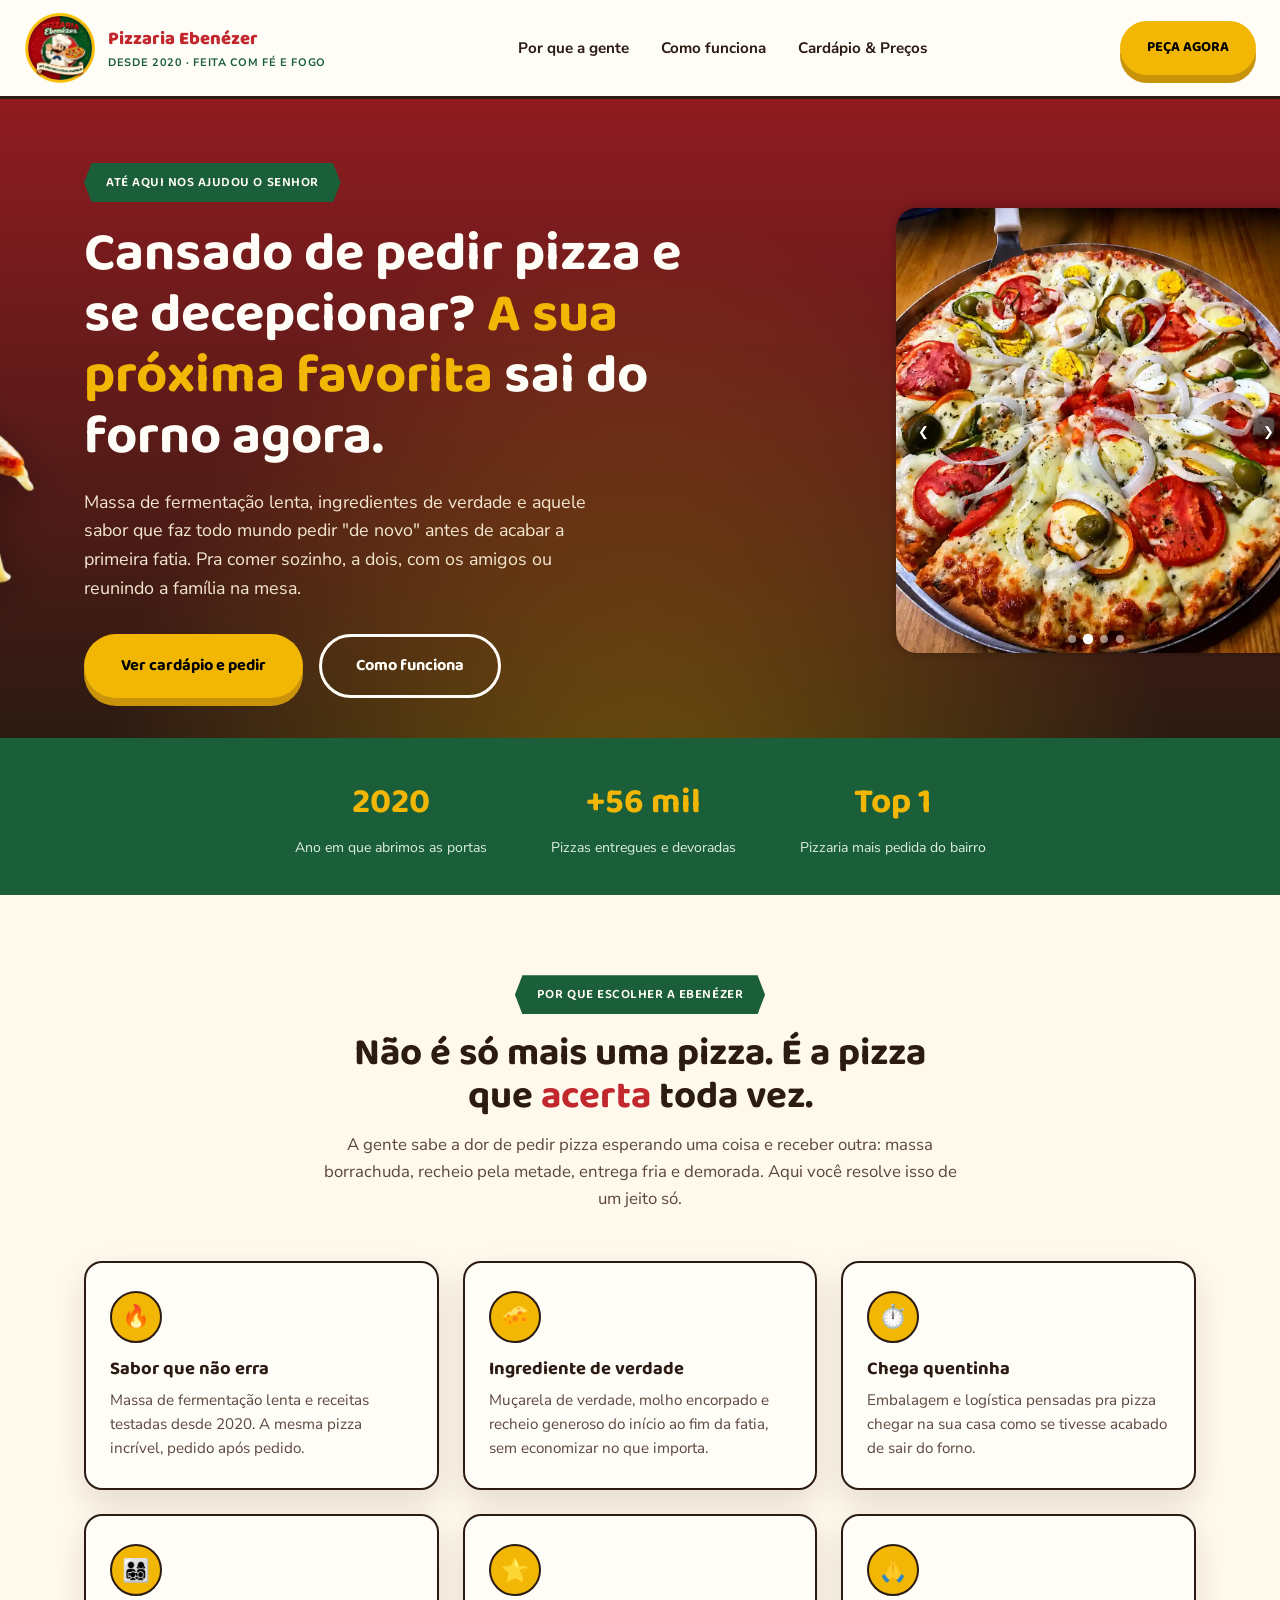
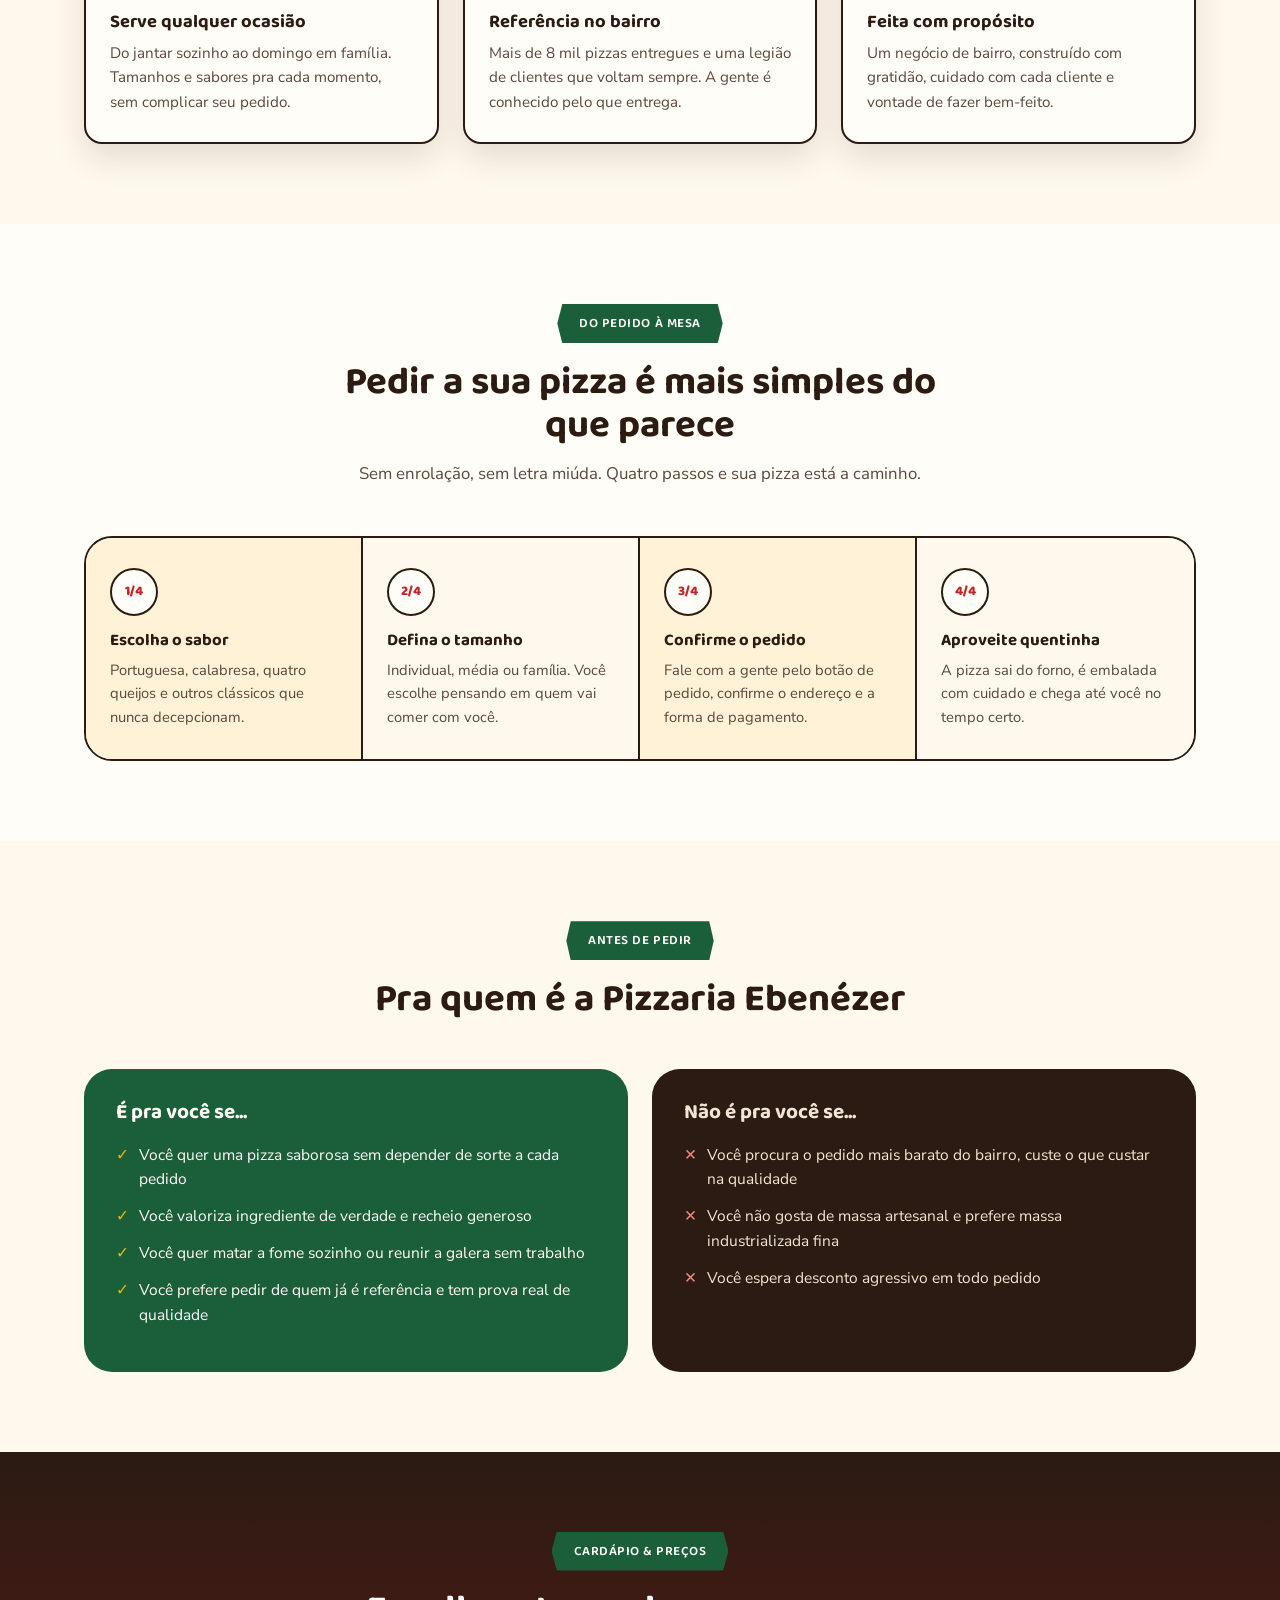
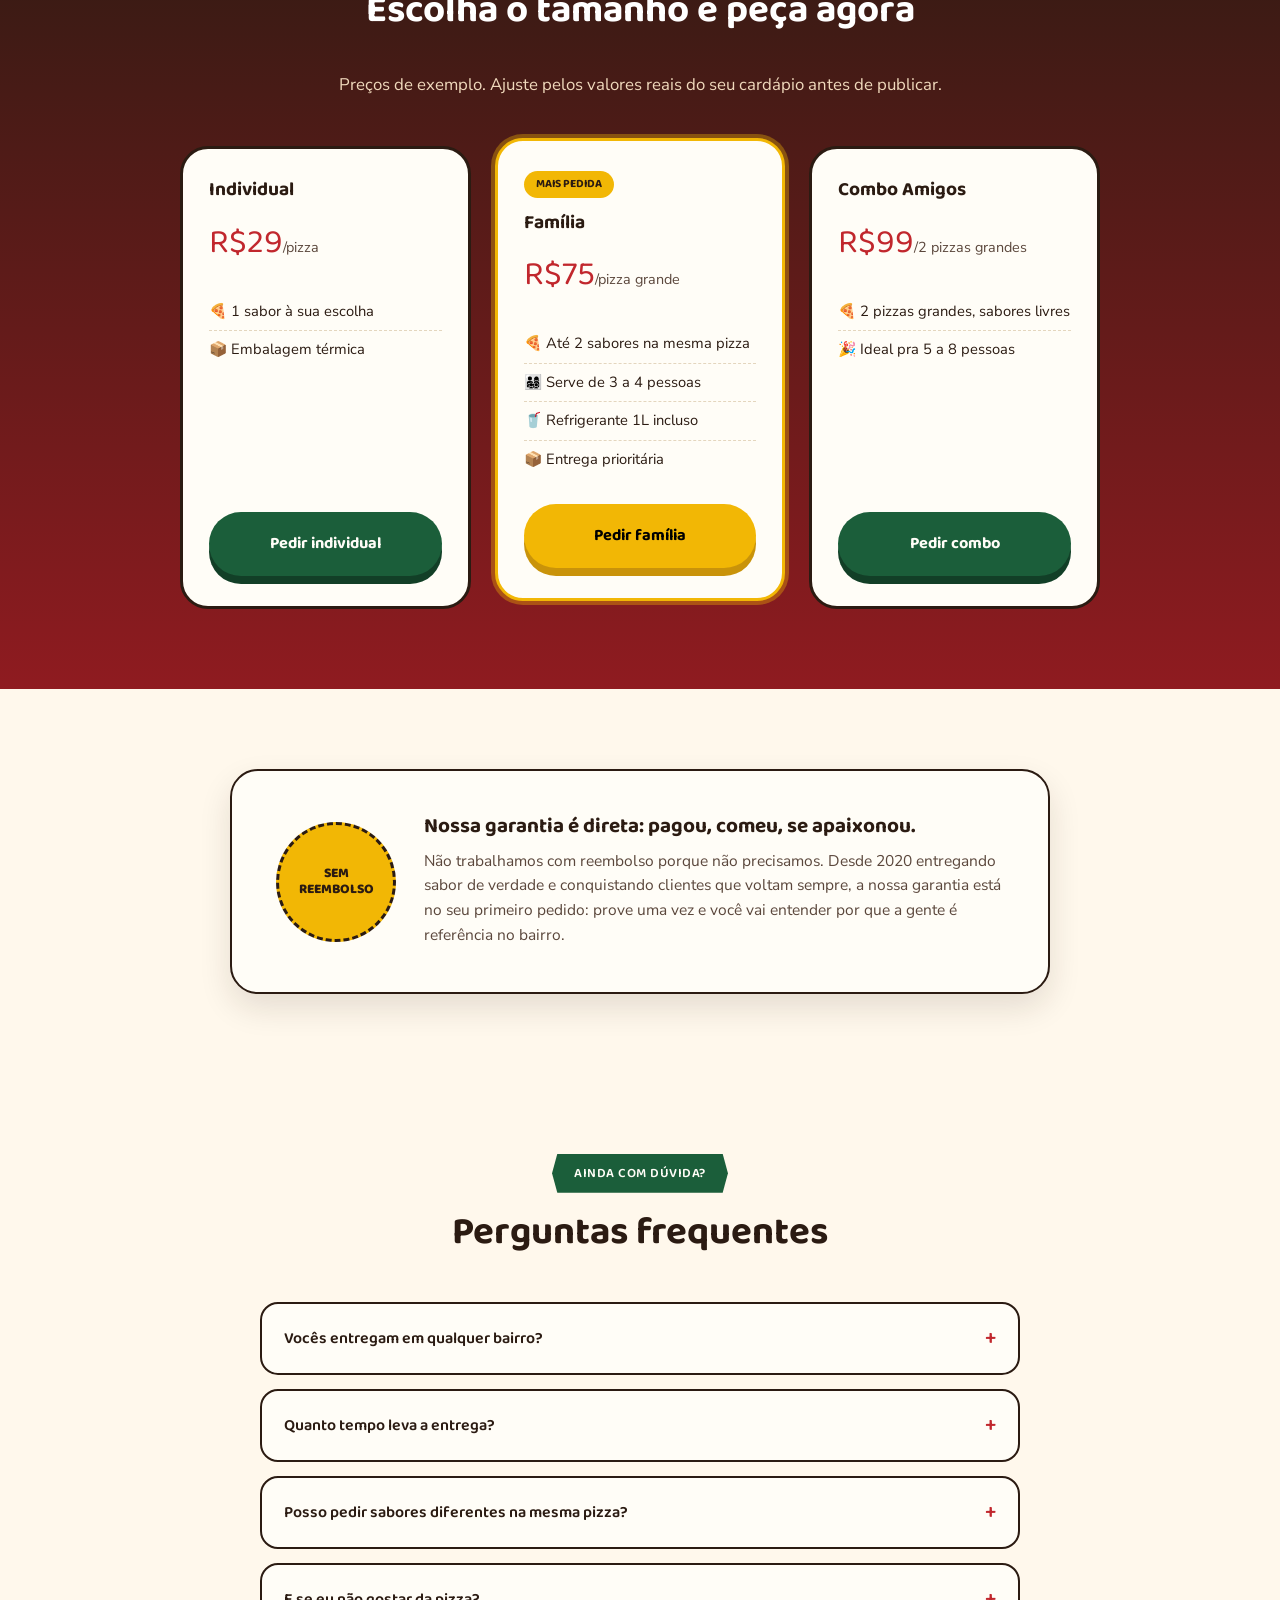
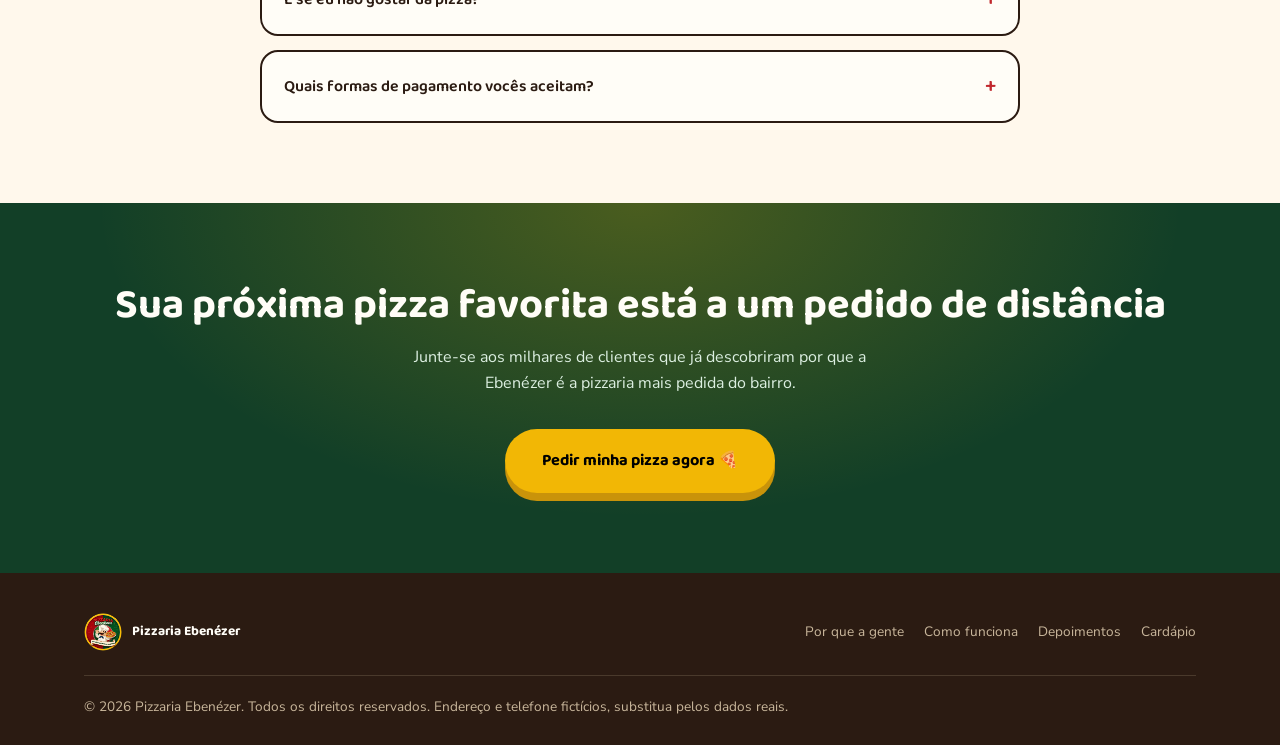
==== index.html @ d26ab17c "Update index.html" ====
<!DOCTYPE html>
<html lang="pt-BR">

<head>
  <meta charset="UTF-8">
  <meta name="viewport" content="width=device-width, initial-scale=1.0">
  <title>Pizzaria Ebenézer | A pizza que vale a espera</title>
  <link rel="stylesheet" href="style.css">
  <link rel="preconnect" href="https://fonts.googleapis.com">
  <link rel="preconnect" href="https://fonts.gstatic.com" crossorigin>
  <link
    href="https://fonts.googleapis.com/css2?family=Baloo+2:wght@500;600;700;800&family=Nunito+Sans:opsz,wght@6..12,400;6..12,600;6..12,700;6..12,800&display=swap"
    rel="stylesheet">

</head>

<body>

  <!-- ================= HEADER ================= -->
  <header>
    <div class="header-conteudo">
      <div class="marca">
        <img class="logo_top" src="img/logo-ebenezer.webp" alt="Logotipo Pizzaria Ebenézer">
        <div>
          <span>Pizzaria Ebenézer</span>
          <small>DESDE 2020 · FEITA COM FÉ E FOGO</small>
        </div>
      </div>
      <nav class="menu-desktop">
        <a href="#beneficios">Por que a gente</a>
        <a href="#como-funciona">Como funciona</a>
        <a href="#oferta">Cardápio &amp; Preços</a>
      </nav>
      <a href="#oferta" class="botao botao-primario header-cta">PEÇA AGORA</a>
    </div>
  </header>

  <!-- ================= HERO ================= -->
  <section class="hero">

    <div class="container hero-grid">

      <div class="hero-texto">

        <span class="etiqueta-fita">Até aqui nos ajudou o Senhor</span>
        <div class="titulo-com-pizza">
          <img src="img/elemento_pizza.webp" class="elemento-pizza" alt="Fatia de Pizza">
          <h1>Cansado de pedir pizza e se decepcionar? <em>A sua próxima favorita</em> sai do forno agora.</h1>
        </div>

        <p class="sub">Massa de fermentação lenta, ingredientes de verdade e aquele sabor que faz todo mundo pedir "de
          novo" antes de acabar a primeira fatia. Pra comer sozinho, a dois, com os amigos ou reunindo a família na
          mesa.</p>
        <div class="hero-acoes">
          <a href="#oferta" class="botao botao-primario">Ver cardápio e pedir</a>
          <a href="#como-funciona" class="botao botao-secundario">Como funciona</a>
        </div>

      </div>
      <div class="carrossel">
        <div class="slides">
          <!-- PLACEHOLDER: substitua esta imagem pela foto real de uma pizza
             (ex: portuguesa ou quatro queijos), fotografada de cima -->
          <img src="img/carrossel_1.webp" alt="Pizza">
          <img src="img/carrossel_2.webp" alt="Pizza">
          <img src="img/carrossel_3.webp" alt="Pizza">
          <img src="img/carrossel_4.webp" alt="Pizza">
        </div>

        <div class="botões">
          <button id="left">&#10094;</button>
          <button id="right">&#10095;</button>

        </div>
        <div class="indicadores"></div>
      </div>

    </div>

  </section>

  <!-- ================= PROVA SOCIAL ================= -->
  <section class="prova-social">
    <div class="container prova-grid">
      <div><strong>2020</strong><span>Ano em que abrimos as portas</span></div>
      <div><strong>+56 mil</strong><span>Pizzas entregues e devoradas</span></div>
      <!-- <div><strong>4.9/5</strong><span>Nota média dos nossos clientes</span></div> -->
      <div><strong>Top 1</strong><span>Pizzaria mais pedida do bairro</span></div>
    </div>
  </section>

  <!-- ================= O QUE VOCÊ GANHA ================= -->
  <section class="secao" id="beneficios">
    <div class="container">
      <div class="secao-cabecalho">
        <span class="etiqueta-fita">Por que escolher a Ebenézer</span>
        <h2>Não é só mais uma pizza. É a pizza que <span class="destaque-vermelho">acerta</span> toda vez.</h2>
        <p>A gente sabe a dor de pedir pizza esperando uma coisa e receber outra: massa borrachuda, recheio pela metade,
          entrega fria e demorada. Aqui você resolve isso de um jeito só.</p>
      </div>
      <div class="beneficios">
        <div class="cartao-beneficio">
          <div class="icone-fatia">🔥</div>
          <h3>Sabor que não erra</h3>
          <p>Massa de fermentação lenta e receitas testadas desde 2020. A mesma pizza incrível, pedido após pedido.</p>
        </div>
        <div class="cartao-beneficio">
          <div class="icone-fatia">🧀</div>
          <h3>Ingrediente de verdade</h3>
          <p>Muçarela de verdade, molho encorpado e recheio generoso do início ao fim da fatia, sem economizar no que
            importa.</p>
        </div>
        <div class="cartao-beneficio">
          <div class="icone-fatia">⏱️</div>
          <h3>Chega quentinha</h3>
          <p>Embalagem e logística pensadas pra pizza chegar na sua casa como se tivesse acabado de sair do forno.</p>
        </div>
        <div class="cartao-beneficio">
          <div class="icone-fatia">👨‍👩‍👧‍👦</div>
          <h3>Serve qualquer ocasião</h3>
          <p>Do jantar sozinho ao domingo em família. Tamanhos e sabores pra cada momento, sem complicar seu pedido.</p>
        </div>
        <div class="cartao-beneficio">
          <div class="icone-fatia">⭐</div>
          <h3>Referência no bairro</h3>
          <p>Mais de 8 mil pizzas entregues e uma legião de clientes que voltam sempre. A gente é conhecido pelo que
            entrega.</p>
        </div>
        <div class="cartao-beneficio">
          <div class="icone-fatia">🙏</div>
          <h3>Feita com propósito</h3>
          <p>Um negócio de bairro, construído com gratidão, cuidado com cada cliente e vontade de fazer bem-feito.</p>
        </div>
      </div>
    </div>
  </section>

  <!-- ================= COMO FUNCIONA ================= -->
  <section class="secao como-funciona-fundo" id="como-funciona">
    <div class="container">
      <div class="secao-cabecalho">
        <span class="etiqueta-fita">Do pedido à mesa</span>
        <h2>Pedir a sua pizza é mais simples do que parece</h2>
        <p>Sem enrolação, sem letra miúda. Quatro passos e sua pizza está a caminho.</p>
      </div>
      <div class="passos">
        <div class="passo">
          <h3>Escolha o sabor</h3>
          <p>Portuguesa, calabresa, quatro queijos e outros clássicos que nunca decepcionam.</p>
        </div>
        <div class="passo">
          <h3>Defina o tamanho</h3>
          <p>Individual, média ou família. Você escolhe pensando em quem vai comer com você.</p>
        </div>
        <div class="passo">
          <h3>Confirme o pedido</h3>
          <p>Fale com a gente pelo botão de pedido, confirme o endereço e a forma de pagamento.</p>
        </div>
        <div class="passo">
          <h3>Aproveite quentinha</h3>
          <p>A pizza sai do forno, é embalada com cuidado e chega até você no tempo certo.</p>
        </div>
      </div>
    </div>
  </section>

  <!-- ================= PARA QUEM É / NÃO É ================= -->
  <section class="secao">
    <div class="container">
      <div class="secao-cabecalho">
        <span class="etiqueta-fita">Antes de pedir</span>
        <h2>Pra quem é a Pizzaria Ebenézer</h2>
      </div>
      <div class="publico-grid">
        <div class="publico-cartao sim">
          <h3>É pra você se...</h3>
          <ul>
            <li><span class="marca-item">✓</span> Você quer uma pizza saborosa sem depender de sorte a cada pedido</li>
            <li><span class="marca-item">✓</span> Você valoriza ingrediente de verdade e recheio generoso</li>
            <li><span class="marca-item">✓</span> Você quer matar a fome sozinho ou reunir a galera sem trabalho</li>
            <li><span class="marca-item">✓</span> Você prefere pedir de quem já é referência e tem prova real de
              qualidade</li>
          </ul>
        </div>
        <div class="publico-cartao nao">
          <h3>Não é pra você se...</h3>
          <ul>
            <li><span class="marca-item">✕</span> Você procura o pedido mais barato do bairro, custe o que custar na
              qualidade</li>
            <li><span class="marca-item">✕</span> Você não gosta de massa artesanal e prefere massa industrializada fina
            </li>
            <li><span class="marca-item">✕</span> Você espera desconto agressivo em todo pedido</li>
          </ul>
        </div>
      </div>
    </div>
  </section>

  <!-- ================= DEPOIMENTOS =================
<section class="secao depoimentos-fundo" id="depoimentos">
  <div class="container">
    <div class="secao-cabecalho">
      <span class="etiqueta-fita">Quem já provou</span>
      <h2>O que dizem sobre a Ebenézer</h2>
    </div>
    <div class="aviso-depoimentos">
      ⚠️ Depoimentos ilustrativos criados como exemplo de estrutura. Troque pelos depoimentos reais dos seus clientes antes de publicar a página.
    </div>
    <div class="depoimentos-grid">
      <div class="cartao-depoimento">
        <div class="estrelas">★★★★★</div>
        <p class="fala">"Pedi calabresa achando que seria mais uma pizza qualquer. Foi a melhor que já comi na região, sem exagero."</p>
        <div class="autor">
          <div class="avatar-iniciais">RM</div>
          <div><strong>Renata M.</strong><small>Cliente desde 2022 (exemplo)</small></div>
        </div>
      </div>
      <div class="cartao-depoimento">
        <div class="estrelas">★★★★★</div>
        <p class="fala">"Chegou quentinha, no prazo, e o recheio vai até a borda mesmo. Virou o pedido oficial da minha família aos domingos."</p>
        <div class="autor">
          <div class="avatar-iniciais">JC</div>
          <div><strong>João C.</strong><small>Cliente desde 2021 (exemplo)</small></div>
        </div>
      </div>
      <div class="cartao-depoimento">
        <div class="estrelas">★★★★★</div>
        <p class="fala">"Já testei várias pizzarias daqui. A Ebenézer é a única que eu confio de olhos fechados pra pedir sem medo."</p>
        <div class="autor">
          <div class="avatar-iniciais">TS</div>
          <div><strong>Tainá S.</strong><small>Cliente desde 2023 (exemplo)</small></div>
        </div>
      </div>
    </div>
  </div>
</section> -->

  <!-- ================= OFERTA ================= -->
  <section class="oferta" id="oferta">
    <div class="container">
      <div class="secao-cabecalho">
        <span class="etiqueta-fita">Cardápio &amp; preços</span>
        <h2 class="Escolha_o_tamanho">Escolha o tamanho e peça agora</h2>
        <p>Preços de exemplo. Ajuste pelos valores reais do seu cardápio antes de publicar.</p>
      </div>
      <div class="planos">
        <div class="plano">
          <h3>Individual</h3>
          <div class="preco">R$29<small>/pizza</small></div>
          <ul>
            <li>🍕 1 sabor à sua escolha</li>
            <!-- <li>🥤 Ideal pra 1 pessoa</li> -->
            <li>📦 Embalagem térmica</li>
          </ul>
          <a href="https://wa.me/5571999999999?text=Quero%20pedir%20uma%20pizza%20individual"
            class="botao botao-escuro botao-bloco">Pedir individual</a>
        </div>
        <div class="plano destaque">
          <span class="rotulo-popular">Mais pedida</span>
          <h3>Família</h3>
          <div class="preco">R$75<small>/pizza grande</small></div>
          <ul>
            <li>🍕 Até 2 sabores na mesma pizza</li>
            <li>👨‍👩‍👧‍👦 Serve de 3 a 4 pessoas</li>
            <li>🥤 Refrigerante 1L incluso</li>
            <li>📦 Entrega prioritária</li>
          </ul>
          <a href="https://wa.me/5571999999999?text=Quero%20pedir%20uma%20pizza%20fam%C3%ADlia"
            class="botao botao-primario botao-bloco">Pedir família</a>
        </div>
        <div class="plano">
          <h3>Combo Amigos</h3>
          <div class="preco">R$99<small>/2 pizzas grandes</small></div>
          <ul>
            <li>🍕 2 pizzas grandes, sabores livres</li>
            <li>🎉 Ideal pra 5 a 8 pessoas</li>
            <!-- <li>🥤 2 refrigerantes 1L inclusos</li> -->
          </ul>
          <a href="https://wa.me/5571999999999?text=Quero%20pedir%20o%20combo%20amigos"
            class="botao botao-escuro botao-bloco">Pedir combo</a>
        </div>
      </div>
    </div>
  </section>

  <!-- ================= GARANTIA ================= -->
  <section class="garantia">
    <div class="container">
      <div class="garantia-caixa">
        <div class="selo-garantia">SEM<br>REEMBOLSO</div>
        <div>
          <h3>Nossa garantia é direta: pagou, comeu, se apaixonou.</h3>
          <p>Não trabalhamos com reembolso porque não precisamos. Desde 2020 entregando sabor de verdade e conquistando
            clientes que voltam sempre, a nossa garantia está no seu primeiro pedido: prove uma vez e você vai entender
            por que a gente é referência no bairro.</p>
        </div>
      </div>
    </div>
  </section>

  <!-- ================= FAQ ================= -->
  <section class="secao">
    <div class="container">
      <div class="secao-cabecalho">
        <span class="etiqueta-fita">Ainda com dúvida?</span>
        <h2>Perguntas frequentes</h2>
      </div>
      <div class="faq-lista" id="faq-lista">
        <div class="faq-item">
          <button class="faq-pergunta" aria-expanded="false">
            Vocês entregam em qualquer bairro?
            <span class="sinal">+</span>
          </button>
          <div class="faq-resposta">
            <p>Atendemos a região próxima à pizzaria. Ao chamar no botão de pedido, confirme seu endereço e a equipe
              informa se sua área está coberta.</p>
          </div>
        </div>
        <div class="faq-item">
          <button class="faq-pergunta" aria-expanded="false">
            Quanto tempo leva a entrega?
            <span class="sinal">+</span>
          </button>
          <div class="faq-resposta">
            <p>O prazo varia conforme o movimento e a distância, mas nossa logística é pensada pra pizza chegar
              quentinha e no menor tempo possível.</p>
          </div>
        </div>
        <div class="faq-item">
          <button class="faq-pergunta" aria-expanded="false">
            Posso pedir sabores diferentes na mesma pizza?
            <span class="sinal">+</span>
          </button>
          <div class="faq-resposta">
            <p>Sim, nos tamanhos família e combo você pode dividir a pizza em até 2 sabores, sem custo adicional.</p>
          </div>
        </div>
        <div class="faq-item">
          <button class="faq-pergunta" aria-expanded="false">
            E se eu não gostar da pizza?
            <span class="sinal">+</span>
          </button>
          <div class="faq-resposta">
            <p>Trabalhamos sem política de reembolso. Nossa garantia está na qualidade consistente que construímos desde
              2020 e nos milhares de clientes satisfeitos que voltam sempre.</p>
          </div>
        </div>
        <div class="faq-item">
          <button class="faq-pergunta" aria-expanded="false">
            Quais formas de pagamento vocês aceitam?
            <span class="sinal">+</span>
          </button>
          <div class="faq-resposta">
            <p>Pix, cartão na entrega e dinheiro. Confirme a forma de pagamento no momento do pedido pelo botão de
              contato.</p>
          </div>
        </div>
      </div>
    </div>
  </section>

  <!-- ================= CTA FINAL ================= -->
  <section class="cta-final">
    <div class="container">
      <h2>Sua próxima pizza favorita está a um pedido de distância</h2>
      <p>Junte-se aos milhares de clientes que já descobriram por que a Ebenézer é a pizzaria mais pedida do bairro.</p>
      <a href="https://wa.me/5573981107230?text=Ol%C3%A1!%20Quero%20ver%20o%20card%C3%A1pio%20e%20fazer%20um%20pedido.%20%F0%9F%93%8B%F0%9F%8D%95" class="botao botao-primario" target="_blank" rel="noopener noreferrer">Pedir minha pizza agora 🍕</a>
    </div>
  </section>

  <!-- ================= FOOTER ================= -->
  <footer>
    <div class="container">
      <div class="footer-topo">
        <div class="footer-marca">
          <img src="img/logo-ebenezer.webp" alt="Logotipo Pizzaria Ebenézer">
          <strong>Pizzaria Ebenézer</strong>
        </div>
        <nav>
          <a href="#beneficios">Por que a gente</a>
          <a href="#como-funciona">Como funciona</a>
          <a href="#depoimentos">Depoimentos</a>
          <a href="#oferta">Cardápio</a>
        </nav>
      </div>
      <p>© 2026 Pizzaria Ebenézer. Todos os direitos reservados. Endereço e telefone fictícios, substitua pelos dados
        reais.</p>
    </div>
  </footer>

  <script src="script.js"></script>

</body>

</html>
---- style.css ----
/* ============================================================
     PIZZARIA EBENÉZER — conceito "Fornalha de Bairro"
     Paleta tirada do logo (vermelho molho, verde manjericão, dourado
     crosta) + fita/ribbon do logo reaproveitada como selo de seção.
     ============================================================ */


     /* Reset */
* {
    padding: 0;
    margin: 0;
    box-sizing: border-box;

}
/* ------------------------------------------------------------------------------------ */

/* body{
    min-height: 100vh;
    display: flex;
    align-items: center;
    justify-content: center;
} */

  :root{
    --vermelho-molho:#C1272D;
    --vermelho-molho-escuro:#8F1B20;
    --verde-manjericao:#1B5E3A;
    --verde-manjericao-escuro:#123F27;
    --dourado-crosta:#F2B705;
    --dourado-crosta-escuro:#C9930A;
    --creme-massa:#FFF8EC;
    --branco-muçarela:#FFFDF7;
    --carvao:#2B1B12;
    --carvao-suave:#5B473C;

    --fonte-titulo:'Baloo 2', system-ui, sans-serif;
    --fonte-texto:'Nunito Sans', system-ui, sans-serif;

    --raio-grande: 28px;
    --raio-medio: 18px;
    --sombra-card: 0 14px 32px rgba(43,27,18,0.12);
  }

  *{ box-sizing:border-box; margin:0; padding:0; }
  html{ scroll-behavior:smooth; }
  body{
    /* min-height: 100vh;
    display: flex;
    align-items: center;
    justify-content: center; */
    font-family:var(--fonte-texto);
    color:var(--carvao);
    background:var(--creme-massa);
    line-height:1.6;
    overflow-x:hidden;
  }
  img{ max-width:100%; display:block; }
  a{ color:inherit; text-decoration:none; }
  ul{ list-style:none; }
  section{ position:relative; }
  
  
  .container{
    width:100%;
    max-width:1160px;
    margin:0 auto;
    padding:0 24px;
  }
  h1,h2,h3,h4{
    font-family:var(--fonte-titulo);
    font-weight:700;
    line-height:1.12;
    color:var(--carvao);
  }
  .destaque-verde{ color:var(--verde-manjericao); }
  .destaque-vermelho{ color:var(--vermelho-molho); }

  @media (prefers-reduced-motion: reduce){
    *{ animation-duration:0.001ms !important; animation-iteration-count:1 !important; transition-duration:0.001ms !important; scroll-behavior:auto !important; }
  }

  :focus-visible{
    outline:3px solid var(--dourado-crosta-escuro);
    outline-offset:3px;
  }

  /* ---------- Faixa/etiqueta em formato de fita, igual ao ribbon do logo ---------- */
  .etiqueta-fita{
    display:inline-flex;
    align-items:center;
    gap:8px;
    background:var(--verde-manjericao);
    color:var(--branco-muçarela);
    font-family:var(--fonte-titulo);
    font-weight:600;
    font-size:0.82rem;
    letter-spacing:0.04em;
    text-transform:uppercase;
    padding:9px 22px;
    position:relative;
    clip-path:polygon(3% 0, 97% 0, 100% 50%, 97% 100%, 3% 100%, 0% 50%);
  }

  /* ---------- Botões ---------- */
  .botao{
    display:inline-flex;
    align-items:center;
    justify-content:center;
    gap:10px;
    font-family:var(--fonte-titulo);
    font-weight:700;
    font-size:1.02rem;
    padding:16px 34px;
    border-radius:999px;
    border:3px solid transparent;
    cursor:pointer;
    transition:transform .15s ease, box-shadow .15s ease, background .15s ease;
  }
 .botao-primario{
    background:var(--dourado-crosta);
    color: black;
    box-shadow:0 8px 0 var(--dourado-crosta-escuro);
}
.botao-primario:hover{
    box-shadow:0 10px 0 var(--dourado-crosta-escuro);
}
.botao-primario:active{ transform:translateY(4px); box-shadow:0 3px 0 var(--dourado-crosta-escuro); }

.botao-secundario{
    background:transparent;
    border-color:var(--branco-muçarela);
    color:var(--branco-muçarela);
}
.botao-secundario:hover{ background:rgba(255,255,255,0.12); }

.botao-escuro{
    background:var(--verde-manjericao);
    color:var(--branco-muçarela);
    box-shadow:0 8px 0 var(--verde-manjericao-escuro);
}
.botao-escuro:hover{
    box-shadow:0 10px 0 var(--verde-manjericao-escuro);
}
.botao-escuro:active{ transform:translateY(4px); box-shadow:0 3px 0 var(--verde-manjericao-escuro); }

.botao-bloco{ width:100%; }
  /* ============================================================
     HEADER
     ============================================================ */
  header{
    position:sticky;
    top:0;
    z-index:100;
    background:var(--branco-muçarela);
    border-bottom:3px solid var(--carvao);
  }
  .header-conteudo{
    display:flex;
    align-items:center;
    justify-content:space-between;
    padding:12px 24px;
  }
  .marca{
    display:flex;
    align-items:center;
    gap:12px;
  }
  .marca img{
    width:72px;
    height:72px;
    border-radius:50%;
  }
  .marca span{
    font-family:var(--fonte-titulo);
    font-weight:800;
    font-size:1.15rem;
    color:var(--vermelho-molho);
  }
  .marca small{
    display:block;
    font-family:var(--fonte-texto);
    font-weight:700;
    font-size:0.68rem;
    color:var(--verde-manjericao);
    letter-spacing:0.06em;
  }
  nav.menu-desktop{
    display:flex;
    gap:32px;
    font-weight:700;
    font-size:0.95rem;
  }
  nav.menu-desktop a{ position:relative; padding:6px 0; }
  nav.menu-desktop a::after{
    content:"";
    position:absolute;
    left:0; bottom:0;
    width:0%; height:3px;
    background:var(--dourado-crosta-escuro);
    transition:width .2s ease;
  }
  nav.menu-desktop a:hover::after{ width:100%; }
  .header-cta{ display:none; }
  @media (min-width:860px){ .header-cta{ display:inline-flex; padding:12px 24px; font-size:0.9rem; } }
  @media (max-width:859px){ nav.menu-desktop{ display:none; } }

  /* ============================================================
     HERO — arco de forno a lenha em degradê vermelho > carvão,
     com o prato de pizza "saindo" do arco.
     ============================================================ */
  .hero{
    position: relative;
    background:
      radial-gradient(ellipse at 50% 120%, rgba(242,183,5,0.35), transparent 60%),
      linear-gradient(180deg, var(--vermelho-molho-escuro) 0%, var(--carvao) 100%);
    color:var(--branco-muçarela);
    padding:64px 0 0;
    overflow:hidden;
  }
.titulo-com-pizza{
    position: relative;
}

.elemento-pizza{
    position: absolute;
    left: -500px;
    top: 20px;
    width: 500px;
    transform: rotate(-9deg);
    filter: drop-shadow(0 12px 20px rgba(0,0,0,0.4));
    z-index: 2;
}

@media (max-width: 600px){
  .elemento-pizza{
    display: none;
  }
}
  .hero-grid{
    display:grid;
    grid-template-columns:1fr;
    gap:40px;
    align-items:center;
    padding-bottom:40px;
  }
  @media (min-width:900px){
    .hero-grid{ grid-template-columns:1.1fr 0.9fr; gap:24px; }
  }
  .hero-texto .etiqueta-fita{ margin-bottom:22px; }
  .hero h1{
    font-size:clamp(2.2rem, 5vw, 3.4rem);
    color:var(--branco-muçarela);
  }
  .hero h1 em{
    font-style:normal;
    color:var(--dourado-crosta);
  }
  .hero p.sub{
    margin-top:20px;
    font-size:1.12rem;
    max-width:520px;
    color:#F4E7CF;
  }
  .hero-acoes{
    margin-top:32px;
    display:flex;
    flex-wrap:wrap;
    gap:16px;
  }
  .hero-selo{
    margin-top:28px;
    display:flex;
    align-items:center;
    gap:12px;
    font-size:0.9rem;
    color:#E8D4B4;
  }
  .hero-selo strong{ color:var(--dourado-crosta); font-family:var(--fonte-titulo); }

  /* "Forno" ilustrado só com forma/cor, sem depender de foto */
  .carrossel{
    max-width: 400px;
    overflow: hidden;
    box-shadow: 0 0 10px rgba(0, 0, 0, 0.25);
    border-radius: 5%;
    position: relative;
    margin: 0 auto; /* centraliza por padrão (mobile) */
}

@media (min-width:900px){
  .carrossel{
    margin-left: auto;
    margin-right: -100px;
  }
}

  .slides {
    display: flex;
  }

  .slides img{
    display: block;
    max-width: 100%;
  }

 .botões{
    position: absolute;
    text-align: center;
    top: 50%;
    transform: translateY(-50%);
    width: 100%;
    display: flex;
    justify-content: space-between;
    padding: 0 10px;
}

  #left, #right{
    background: rgba(0,0,0,0.6);
    color: #fff;
    border: none;
    border-radius: 50%;
    width: 35px;
    height: 35px;
    border: none;
    box-shadow: 0 0 5px rgb(0, 0, 0);
    color: white;
    cursor: pointer;
    transition: background-color 0.3s ease, transform 0.2s ease;
}

#left:hover, #right:hover{
    background: rgba(0,0,0,0.8);
    transform: scale(1.1);
}

.indicadores{
    position: absolute;
    bottom: 10px;
    left: 0;
    width: 100%;
    display: flex;
    justify-content: center;
    gap: 8px;
}

.ponto{
    width: 8px;
    height: 8px;
    border-radius: 50%;
    background: rgba(255, 255, 255, 0.5);
    cursor: pointer;
    transition: background 0.3s ease, transform 0.2s ease;
}

.ponto.ativo{
    background: #fff;
    transform: scale(1.3);
}


  .forno-arco{
    width:min(360px, 80vw);
    aspect-ratio:1/1;
    border-radius:50%;
    background:
      radial-gradient(circle at 35% 30%, #FFDE7A, var(--dourado-crosta) 45%, var(--dourado-crosta-escuro) 100%);
    display:flex;
    align-items:center;
    justify-content:center;
    box-shadow:0 30px 60px rgba(0,0,0,0.45);
    position:relative;
  }
  .forno-arco::before{
    content:"";
    position:absolute;
    inset:14px;
    border-radius:50%;
    border:4px dashed rgba(43,27,18,0.25);
  }
  .forno-arco img{
    width:78%;
    border-radius:50%;
    box-shadow:0 10px 30px rgba(0,0,0,0.35);
  }
  /* PLACEHOLDER: troque .forno-arco img por foto real de uma pizza saindo do forno,
     fotografada de cima, fundo escuro, em .jpg/.webp de alta resolução */
  .brasa{
    position:absolute;
    border-radius:50%;
    background:var(--vermelho-molho);
    filter:blur(1px);
    opacity:0.85;
  }

  /* ============================================================
     PROVA SOCIAL — barra de números
     ============================================================ */
  .prova-social{
    background: var(--verde-manjericao);
    color: var(--branco-muçarela);
    padding: 36px 0;
}

.prova-grid{
    display: grid;
    grid-template-columns: repeat(2, 1fr);
    gap: 28px;
    text-align: center;
}

.prova-grid > div{
    display: flex;
    flex-direction: column;
    align-items: center;
    gap: 6px;
}

.prova-grid strong{
    font-family: var(--fonte-titulo);
    font-size: 2.2rem;
    color: var(--dourado-crosta);
}

.prova-grid span{
    font-size: 0.88rem;
    color: #DCEFE1;
}

@media (min-width:760px){
  .prova-grid{
    grid-template-columns: repeat(3, auto);
    justify-content: center;
    gap: 64px;
  }
}

  .prova-grid span{ font-size:0.88rem; color:#DCEFE1; }

  /* ============================================================
     SEÇÃO GENÉRICA — cabeçalho de seção
     ============================================================ */
  .secao{ padding:80px 0; }
  .secao-cabecalho{
    max-width:640px;
    margin:0 auto 48px;
    text-align:center;
  }
  .secao-cabecalho .etiqueta-fita{ margin-bottom:18px; }
  .secao-cabecalho h2{ font-size:clamp(1.8rem, 4vw, 2.4rem); }
  .secao-cabecalho p{ margin-top:14px; color:var(--carvao-suave); font-size:1.05rem; }

  /* ---------- O que você ganha ---------- */
  .beneficios{
    display:grid;
    grid-template-columns:1fr;
    gap:24px;
  }
  @media (min-width:700px){ .beneficios{ grid-template-columns:repeat(2,1fr); } }
  @media (min-width:1020px){ .beneficios{ grid-template-columns:repeat(3,1fr); } }
  .cartao-beneficio{
    background:var(--branco-muçarela);
    border:2px solid var(--carvao);
    border-radius:var(--raio-medio);
    padding:28px 24px;
    box-shadow:var(--sombra-card);
  }
  .icone-fatia{
    width:52px; height:52px;
    border-radius:50%;
    background:var(--dourado-crosta);
    border:2px solid var(--carvao);
    display:flex; align-items:center; justify-content:center;
    font-size:1.4rem;
    margin-bottom:16px;
  }
  .cartao-beneficio h3{ font-size:1.15rem; margin-bottom:8px; }
  .cartao-beneficio p{ color:var(--carvao-suave); font-size:0.95rem; }

  /* ---------- Como funciona — passos em "fatias" ---------- */
  .como-funciona-fundo{ background:var(--branco-muçarela); }
  .passos{
    display:grid;
    grid-template-columns:1fr;
    gap:0;
    counter-reset:fatia;
    border-radius:var(--raio-grande);
    overflow:hidden;
    border:2px solid var(--carvao);
  }
  @media (min-width:820px){ .passos{ grid-template-columns:repeat(4,1fr); } }
  .passo{
    counter-increment:fatia;
    background:var(--creme-massa);
    padding:30px 24px;
    position:relative;
    border-bottom:2px solid var(--carvao);
  }
  @media (min-width:820px){
    .passo{ border-bottom:none; border-right:2px solid var(--carvao); }
    .passo:last-child{ border-right:none; }
  }
  .passo:last-child{ border-bottom:none; }
  .passo:nth-child(odd){ background:#FFF2D6; }
  .passo::before{
    content:counter(fatia) "/4";
    font-family:var(--fonte-titulo);
    font-weight:800;
    font-size:0.85rem;
    color:var(--vermelho-molho);
    background:var(--branco-muçarela);
    border:2px solid var(--carvao);
    border-radius:50%;
    width:44px; height:44px;
    display:flex; align-items:center; justify-content:center;
    margin-bottom:16px;
  }
  .passo h3{ font-size:1.05rem; margin-bottom:8px; }
  .passo p{ font-size:0.92rem; color:var(--carvao-suave); }

  /* ---------- Para quem é / não é ---------- */
  .publico-grid{
    display:grid;
    grid-template-columns:1fr;
    gap:24px;
  }
  @media (min-width:760px){ .publico-grid{ grid-template-columns:1fr 1fr; } }
  .publico-cartao{
    border-radius:var(--raio-grande);
    padding:32px;
  }
  .publico-cartao.sim{
    background:var(--verde-manjericao);
    color:var(--branco-muçarela);
  }
  .publico-cartao.nao{
    background:var(--carvao);
    color:#F1E6D3;
  }
  .publico-cartao h3{
    color:inherit;
    font-size:1.3rem;
    margin-bottom:18px;
  }
  .publico-cartao ul li{
    display:flex;
    gap:10px;
    margin-bottom:12px;
    font-size:0.97rem;
  }
  .publico-cartao ul li span.marca-item{ font-weight:800; }
  .publico-cartao.sim span.marca-item{ color:var(--dourado-crosta); }
  .publico-cartao.nao span.marca-item{ color:#E88; }

  /* ---------- Depoimentos ---------- */
  .depoimentos-fundo{ background:var(--branco-muçarela); }
  .aviso-depoimentos{
    max-width:640px;
    margin:0 auto 36px;
    text-align:center;
    font-size:0.85rem;
    color:var(--carvao-suave);
    background:#FFF2D6;
    border:2px dashed var(--dourado-crosta-escuro);
    border-radius:var(--raio-medio);
    padding:14px 18px;
  }
  .depoimentos-grid{
    display:grid;
    grid-template-columns:1fr;
    gap:24px;
  }
  @media (min-width:760px){ .depoimentos-grid{ grid-template-columns:repeat(3,1fr); } }
  .cartao-depoimento{
    background:var(--creme-massa);
    border:2px solid var(--carvao);
    border-radius:var(--raio-medio);
    padding:26px;
    position:relative;
  }
  .cartao-depoimento .estrelas{ color:var(--dourado-crosta-escuro); font-size:1rem; margin-bottom:12px; }
  .cartao-depoimento p.fala{ font-size:0.97rem; color:var(--carvao); margin-bottom:18px; }
  .autor{ display:flex; align-items:center; gap:12px; }
  .avatar-iniciais{
    width:42px; height:42px;
    border-radius:50%;
    background:var(--vermelho-molho);
    color:#fff;
    display:flex; align-items:center; justify-content:center;
    font-family:var(--fonte-titulo); font-weight:700; font-size:0.85rem;
  }
  .autor strong{ display:block; font-size:0.92rem; }
  .autor small{ color:var(--carvao-suave); font-size:0.8rem; }

  /* ---------- Oferta ---------- */
  .oferta{
    background:linear-gradient(180deg, var(--carvao) 0%, var(--vermelho-molho-escuro) 100%);
    color:var(--branco-muçarela);
    padding:80px 0;
  }
  .Escolha_o_tamanho{
    display:flex;
    flex-direction:column;
    align-items:center;
    gap:16px;
    margin-bottom:40px;
    color:#ffffff
  }
  .oferta .secao-cabecalho p{ color:#F0D9BC; }
  .planos{
    display:grid;
    grid-template-columns:1fr;
    gap:24px;
    max-width:920px;
    margin:0 auto;
  }
  @media (min-width:760px){ .planos{ grid-template-columns:repeat(3,1fr); } }
  .plano{
    background:var(--branco-muçarela);
    color:var(--carvao);
    border-radius:var(--raio-grande);
    padding:30px 26px;
    border:3px solid var(--carvao);
    display:flex;
    flex-direction:column;
  }
  .plano.destaque{
    border-color:var(--dourado-crosta);
    box-shadow:0 0 0 4px rgba(242,183,5,0.35);
    transform:translateY(-8px);
  }
  .plano .rotulo-popular{
    align-self:flex-start;
    background:var(--dourado-crosta);
    color:var(--carvao);
    font-family:var(--fonte-titulo);
    font-weight:700;
    font-size:0.72rem;
    text-transform:uppercase;
    padding:4px 12px;
    border-radius:999px;
    margin-bottom:14px;
  }
  .plano h3{ font-size:1.2rem; margin-bottom:6px; }
  .plano .preco{
    font-family:var(--fonte-titulo);
    font-size:2.1rem;
    color:var(--vermelho-molho);
    margin:10px 0 4px;
  }
  .plano .preco small{ font-size:0.9rem; font-family:var(--fonte-texto); color:var(--carvao-suave); }
  .plano ul{ margin:18px 0 26px; flex-grow:1; }
  .plano ul li{
    font-size:0.92rem;
    padding:7px 0;
    border-bottom:1px dashed #E4D6BE;
    display:flex;
    gap:8px;
  }
  .plano ul li:last-child{ border-bottom:none; }

  /* ---------- Garantia ---------- */
  .garantia{
    background:var(--creme-massa);
    padding:80px 0;
  }
  .garantia-caixa{
    max-width:820px;
    margin:0 auto;
    background:var(--branco-muçarela);
    border:2px solid var(--carvao);
    border-radius:var(--raio-grande);
    padding:44px;
    display:grid;
    grid-template-columns:1fr;
    gap:28px;
    align-items:center;
    box-shadow:var(--sombra-card);
  }
  @media (min-width:700px){ .garantia-caixa{ grid-template-columns:auto 1fr; } }
  .selo-garantia{
    width:120px; height:120px;
    border-radius:50%;
    background:var(--dourado-crosta);
    border:3px dashed var(--carvao);
    display:flex; align-items:center; justify-content:center;
    text-align:center;
    font-family:var(--fonte-titulo);
    font-weight:800;
    font-size:0.85rem;
    line-height:1.15;
    padding:10px;
    margin:0 auto;
  }
  .garantia-caixa h3{ font-size:1.3rem; margin-bottom:10px; }
  .garantia-caixa p{ color:var(--carvao-suave); font-size:0.97rem; }

  /* ---------- FAQ ---------- */
  .faq-lista{ max-width:760px; margin:0 auto; display:flex; flex-direction:column; gap:14px; }
  .faq-item{
    background:var(--branco-muçarela);
    border:2px solid var(--carvao);
    border-radius:var(--raio-medio);
    overflow:hidden;
  }
  .faq-pergunta{
    width:100%;
    text-align:left;
    background:none;
    border:none;
    padding:18px 22px;
    font-family:var(--fonte-titulo);
    font-weight:600;
    font-size:1rem;
    display:flex;
    justify-content:space-between;
    align-items:center;
    cursor:pointer;
    color:var(--carvao);
  }
  .faq-pergunta .sinal{
    font-size:1.3rem;
    color:var(--vermelho-molho);
    transition:transform .2s ease;
    flex-shrink:0;
    margin-left:12px;
  }
  .faq-item.aberto .sinal{ transform:rotate(45deg); }
  .faq-resposta{
    max-height:0;
    overflow:hidden;
    transition:max-height .25s ease;
    padding:0 22px;
  }
  .faq-item.aberto .faq-resposta{ padding-bottom:20px; }
  .faq-resposta p{ color:var(--carvao-suave); font-size:0.94rem; }

  /* ---------- CTA final ---------- */
  .cta-final{
    background:radial-gradient(ellipse at 50% 0%, rgba(242,183,5,0.25), transparent 60%), var(--verde-manjericao-escuro);
    color:var(--branco-muçarela);
    padding:80px 0;
    text-align:center;
  }
  .cta-final h2{ color:var(--branco-muçarela); font-size:clamp(1.8rem,4vw,2.6rem); }
  .cta-final p{ margin:16px auto 32px; max-width:520px; color:#DCEFE1; }

  /* ---------- Footer ---------- */
  footer{
    background:var(--carvao);
    color:#C9B79C;
    padding:40px 0 28px;
    font-size:0.85rem;
  }
  .footer-topo{
    display:flex;
    flex-wrap:wrap;
    gap:20px;
    justify-content:space-between;
    align-items:center;
    padding-bottom:24px;
    border-bottom:1px solid #4A3A2C;
    margin-bottom:20px;
  }
  .footer-marca{ display:flex; align-items:center; gap:10px; }
  .footer-marca img{ width:38px; height:38px; border-radius:50%; }
  .footer-marca strong{ color:var(--branco-muçarela); font-family:var(--fonte-titulo); }
  footer nav{ display:flex; gap:20px; flex-wrap:wrap; }
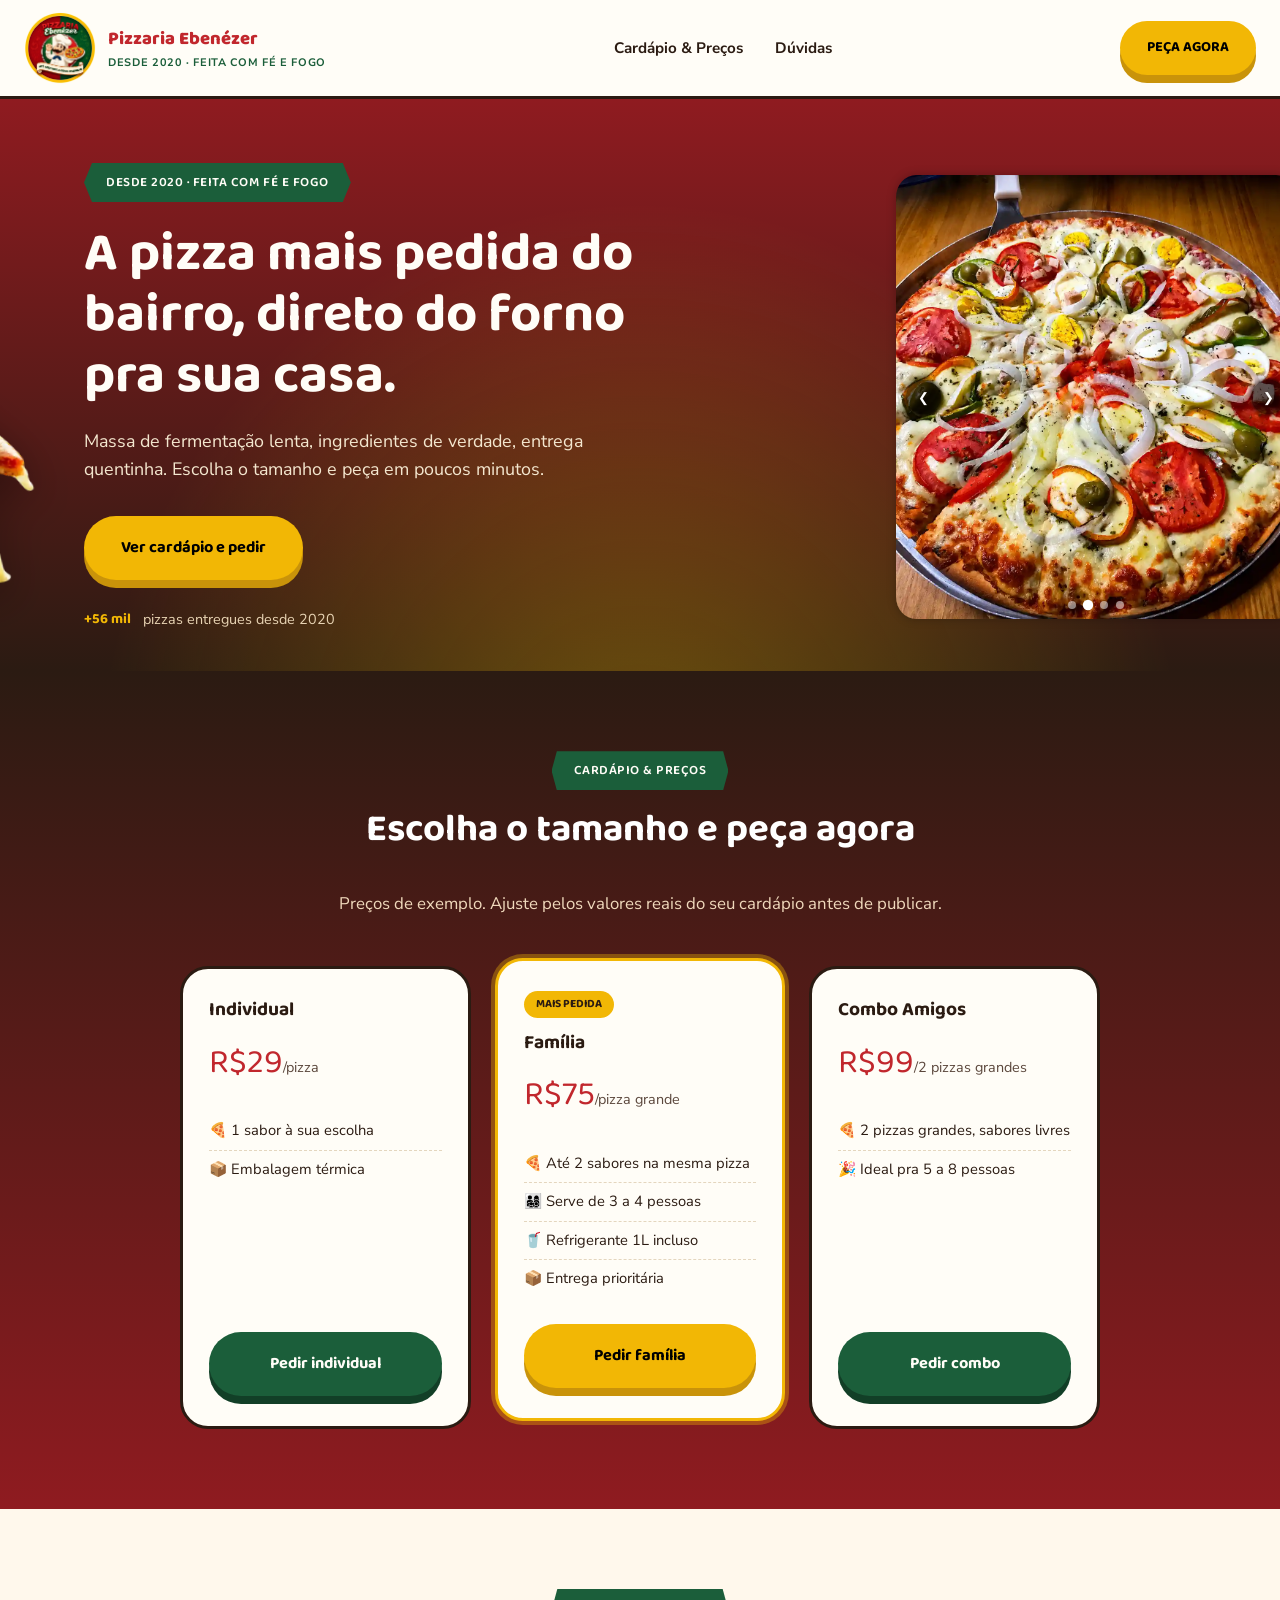
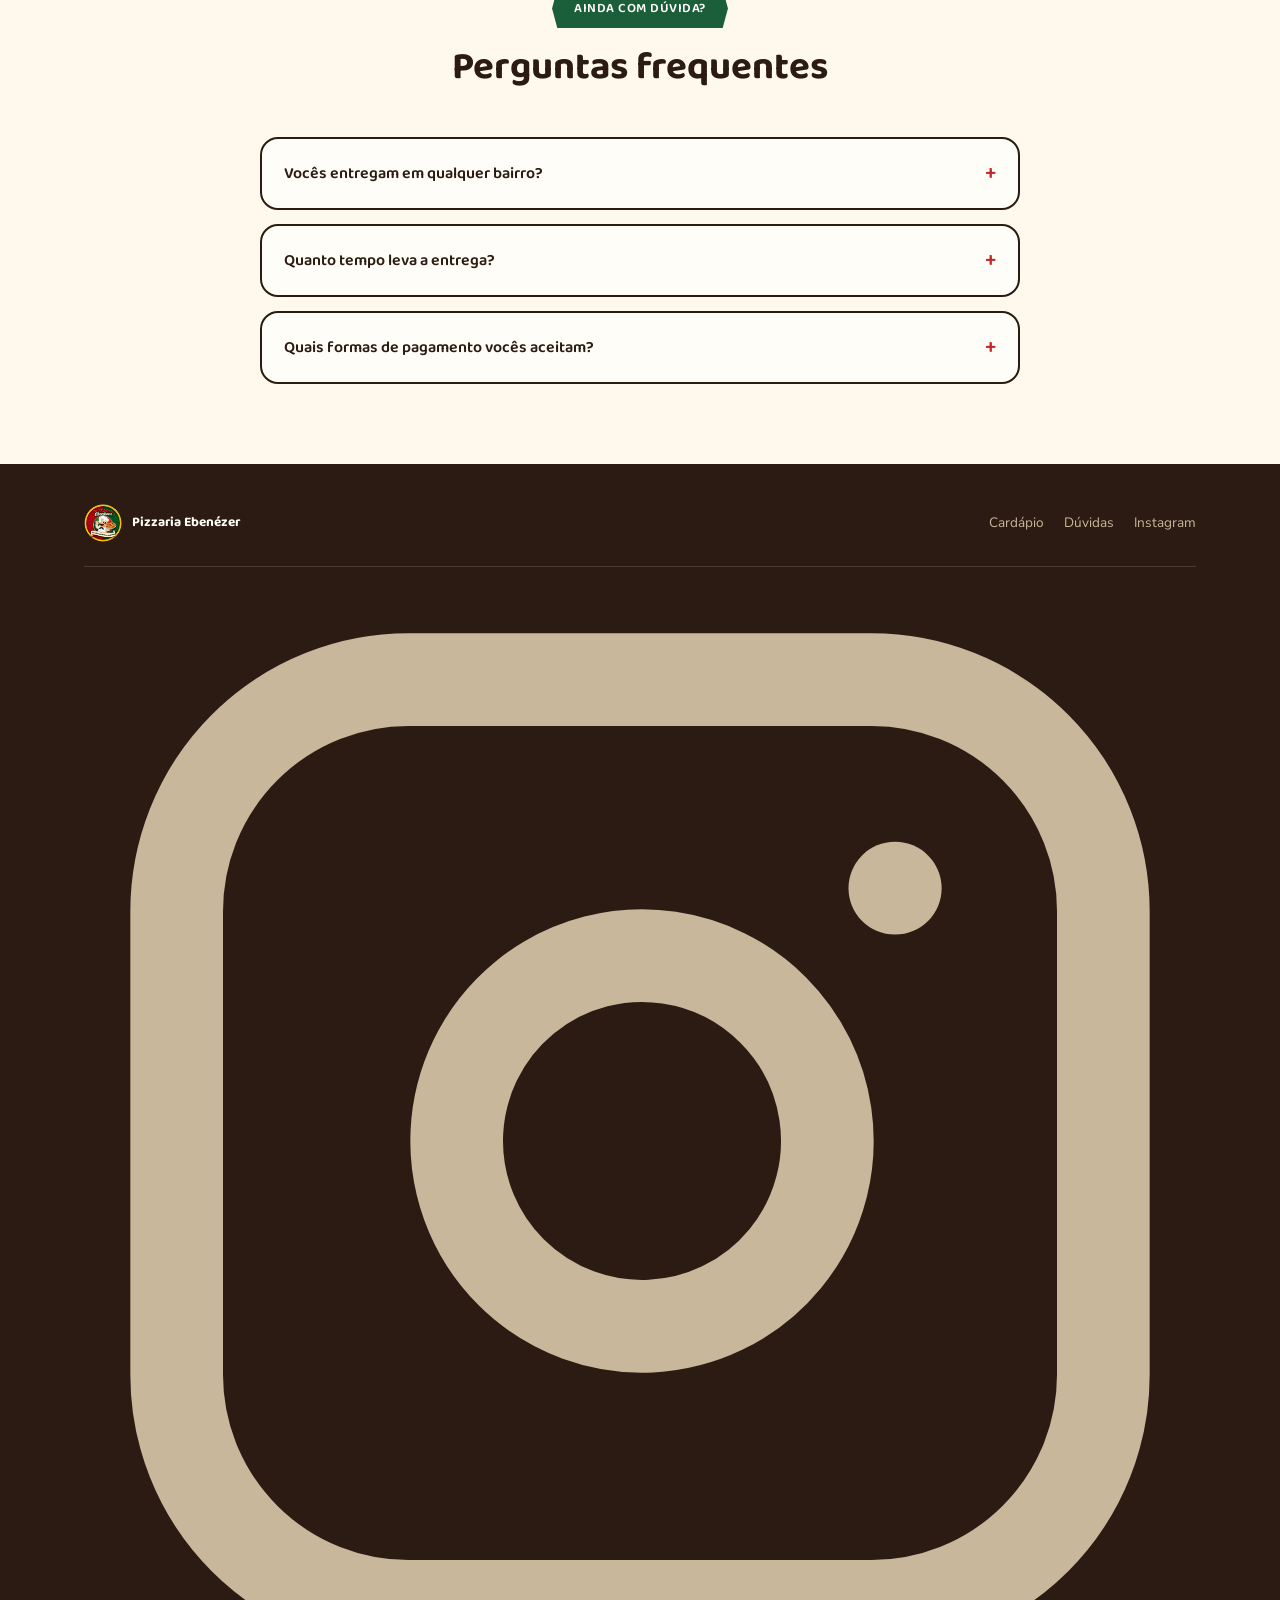
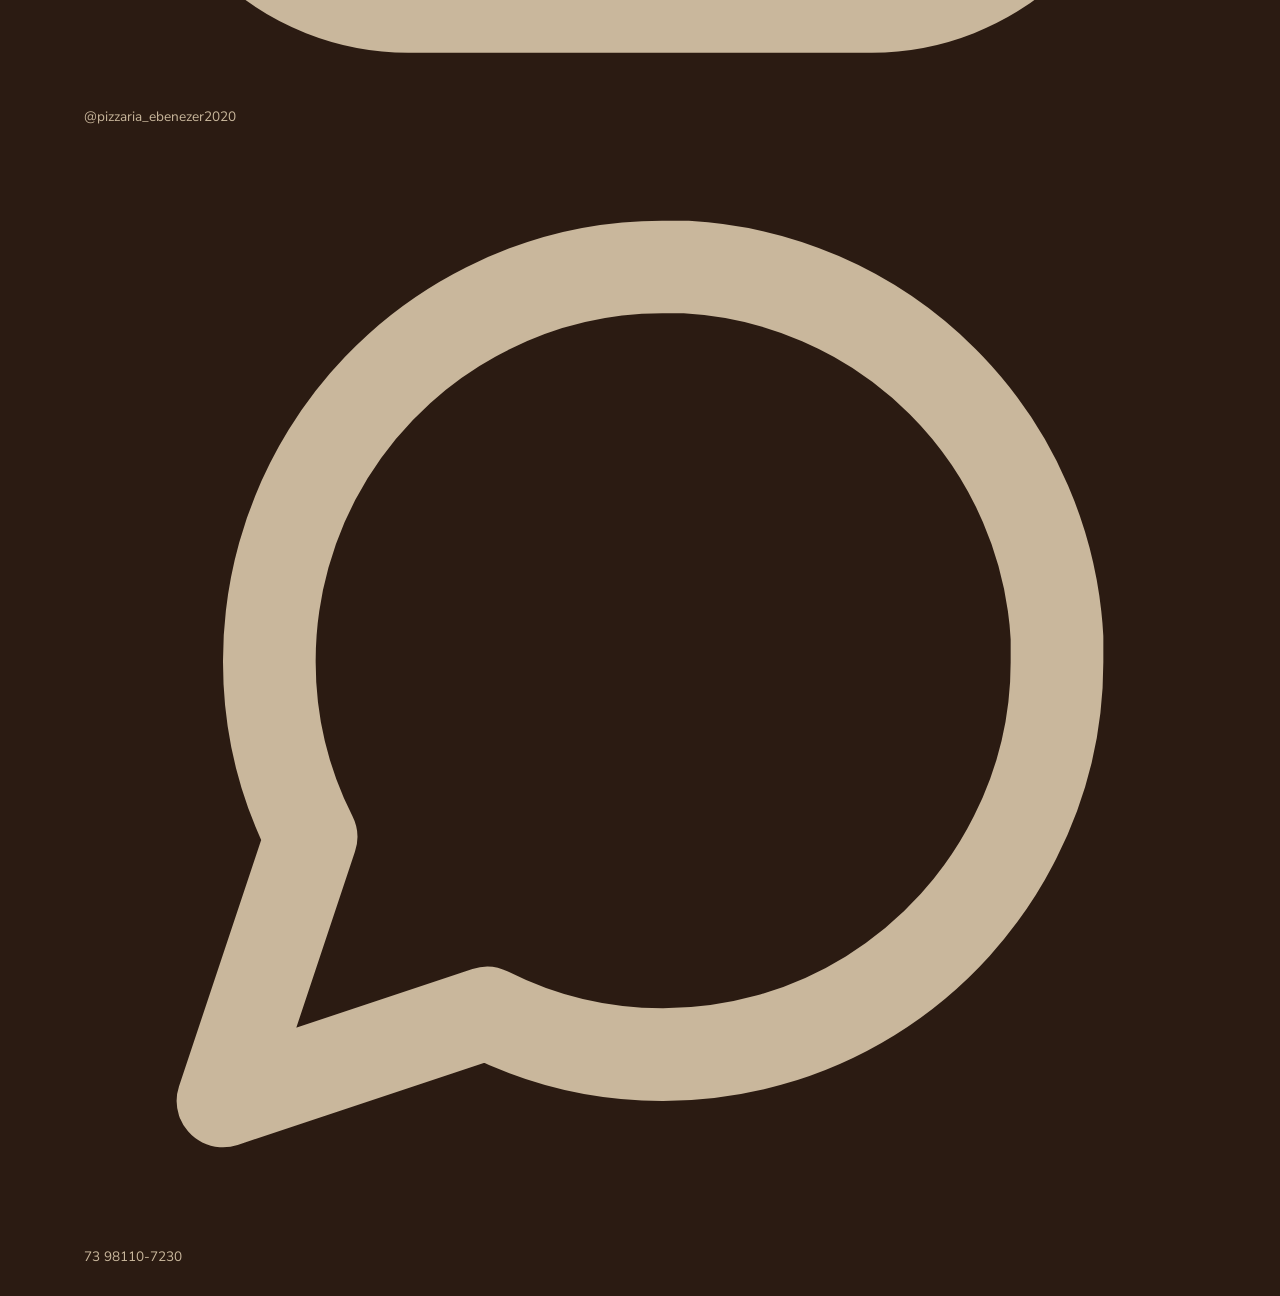
==== commit 06520ccc: "Update index.html" ====
--- a/index.html
+++ b/index.html
@@ -4,14 +4,13 @@
 <head>
   <meta charset="UTF-8">
   <meta name="viewport" content="width=device-width, initial-scale=1.0">
-  <title>Pizzaria Ebenézer | A pizza que vale a espera</title>
+  <title>Pizzaria Ebenézer | Peça agora</title>
   <link rel="stylesheet" href="style.css">
   <link rel="preconnect" href="https://fonts.googleapis.com">
   <link rel="preconnect" href="https://fonts.gstatic.com" crossorigin>
   <link
     href="https://fonts.googleapis.com/css2?family=Baloo+2:wght@500;600;700;800&family=Nunito+Sans:opsz,wght@6..12,400;6..12,600;6..12,700;6..12,800&display=swap"
     rel="stylesheet">
-
 </head>
 
 <body>
@@ -27,9 +26,8 @@
         </div>
       </div>
       <nav class="menu-desktop">
-        <a href="#beneficios">Por que a gente</a>
-        <a href="#como-funciona">Como funciona</a>
         <a href="#oferta">Cardápio &amp; Preços</a>
+        <a href="#faq">Dúvidas</a>
       </nav>
       <a href="#oferta" class="botao botao-primario header-cta">PEÇA AGORA</a>
     </div>
@@ -37,205 +35,47 @@
 
   <!-- ================= HERO ================= -->
   <section class="hero">
-
     <div class="container hero-grid">
 
       <div class="hero-texto">
 
-        <span class="etiqueta-fita">Até aqui nos ajudou o Senhor</span>
+        <span class="etiqueta-fita">Desde 2020 · feita com fé e fogo</span>
+
         <div class="titulo-com-pizza">
           <img src="img/elemento_pizza.webp" class="elemento-pizza" alt="Fatia de Pizza">
-          <h1>Cansado de pedir pizza e se decepcionar? <em>A sua próxima favorita</em> sai do forno agora.</h1>
-        </div>
-
-        <p class="sub">Massa de fermentação lenta, ingredientes de verdade e aquele sabor que faz todo mundo pedir "de
-          novo" antes de acabar a primeira fatia. Pra comer sozinho, a dois, com os amigos ou reunindo a família na
-          mesa.</p>
+          <h1>A pizza mais pedida do bairro, direto do forno pra sua casa.</h1>
+        </div>
+
+        <p class="sub">Massa de fermentação lenta, ingredientes de verdade, entrega quentinha. Escolha o tamanho e peça em poucos minutos.</p>
+
         <div class="hero-acoes">
           <a href="#oferta" class="botao botao-primario">Ver cardápio e pedir</a>
-          <a href="#como-funciona" class="botao botao-secundario">Como funciona</a>
-        </div>
-
-      </div>
+        </div>
+
+        <div class="hero-selo">
+          <strong>+56 mil</strong> pizzas entregues desde 2020
+        </div>
+
+      </div>
+
       <div class="carrossel">
         <div class="slides">
-          <!-- PLACEHOLDER: substitua esta imagem pela foto real de uma pizza
-             (ex: portuguesa ou quatro queijos), fotografada de cima -->
           <img src="img/carrossel_1.webp" alt="Pizza">
           <img src="img/carrossel_2.webp" alt="Pizza">
           <img src="img/carrossel_3.webp" alt="Pizza">
           <img src="img/carrossel_4.webp" alt="Pizza">
         </div>
-
         <div class="botões">
           <button id="left">&#10094;</button>
           <button id="right">&#10095;</button>
-
         </div>
         <div class="indicadores"></div>
       </div>
 
     </div>
-
   </section>
 
-  <!-- ================= PROVA SOCIAL ================= -->
-  <section class="prova-social">
-    <div class="container prova-grid">
-      <div><strong>2020</strong><span>Ano em que abrimos as portas</span></div>
-      <div><strong>+56 mil</strong><span>Pizzas entregues e devoradas</span></div>
-      <!-- <div><strong>4.9/5</strong><span>Nota média dos nossos clientes</span></div> -->
-      <div><strong>Top 1</strong><span>Pizzaria mais pedida do bairro</span></div>
-    </div>
-  </section>
-
-  <!-- ================= O QUE VOCÊ GANHA ================= -->
-  <section class="secao" id="beneficios">
-    <div class="container">
-      <div class="secao-cabecalho">
-        <span class="etiqueta-fita">Por que escolher a Ebenézer</span>
-        <h2>Não é só mais uma pizza. É a pizza que <span class="destaque-vermelho">acerta</span> toda vez.</h2>
-        <p>A gente sabe a dor de pedir pizza esperando uma coisa e receber outra: massa borrachuda, recheio pela metade,
-          entrega fria e demorada. Aqui você resolve isso de um jeito só.</p>
-      </div>
-      <div class="beneficios">
-        <div class="cartao-beneficio">
-          <div class="icone-fatia">🔥</div>
-          <h3>Sabor que não erra</h3>
-          <p>Massa de fermentação lenta e receitas testadas desde 2020. A mesma pizza incrível, pedido após pedido.</p>
-        </div>
-        <div class="cartao-beneficio">
-          <div class="icone-fatia">🧀</div>
-          <h3>Ingrediente de verdade</h3>
-          <p>Muçarela de verdade, molho encorpado e recheio generoso do início ao fim da fatia, sem economizar no que
-            importa.</p>
-        </div>
-        <div class="cartao-beneficio">
-          <div class="icone-fatia">⏱️</div>
-          <h3>Chega quentinha</h3>
-          <p>Embalagem e logística pensadas pra pizza chegar na sua casa como se tivesse acabado de sair do forno.</p>
-        </div>
-        <div class="cartao-beneficio">
-          <div class="icone-fatia">👨‍👩‍👧‍👦</div>
-          <h3>Serve qualquer ocasião</h3>
-          <p>Do jantar sozinho ao domingo em família. Tamanhos e sabores pra cada momento, sem complicar seu pedido.</p>
-        </div>
-        <div class="cartao-beneficio">
-          <div class="icone-fatia">⭐</div>
-          <h3>Referência no bairro</h3>
-          <p>Mais de 8 mil pizzas entregues e uma legião de clientes que voltam sempre. A gente é conhecido pelo que
-            entrega.</p>
-        </div>
-        <div class="cartao-beneficio">
-          <div class="icone-fatia">🙏</div>
-          <h3>Feita com propósito</h3>
-          <p>Um negócio de bairro, construído com gratidão, cuidado com cada cliente e vontade de fazer bem-feito.</p>
-        </div>
-      </div>
-    </div>
-  </section>
-
-  <!-- ================= COMO FUNCIONA ================= -->
-  <section class="secao como-funciona-fundo" id="como-funciona">
-    <div class="container">
-      <div class="secao-cabecalho">
-        <span class="etiqueta-fita">Do pedido à mesa</span>
-        <h2>Pedir a sua pizza é mais simples do que parece</h2>
-        <p>Sem enrolação, sem letra miúda. Quatro passos e sua pizza está a caminho.</p>
-      </div>
-      <div class="passos">
-        <div class="passo">
-          <h3>Escolha o sabor</h3>
-          <p>Portuguesa, calabresa, quatro queijos e outros clássicos que nunca decepcionam.</p>
-        </div>
-        <div class="passo">
-          <h3>Defina o tamanho</h3>
-          <p>Individual, média ou família. Você escolhe pensando em quem vai comer com você.</p>
-        </div>
-        <div class="passo">
-          <h3>Confirme o pedido</h3>
-          <p>Fale com a gente pelo botão de pedido, confirme o endereço e a forma de pagamento.</p>
-        </div>
-        <div class="passo">
-          <h3>Aproveite quentinha</h3>
-          <p>A pizza sai do forno, é embalada com cuidado e chega até você no tempo certo.</p>
-        </div>
-      </div>
-    </div>
-  </section>
-
-  <!-- ================= PARA QUEM É / NÃO É ================= -->
-  <section class="secao">
-    <div class="container">
-      <div class="secao-cabecalho">
-        <span class="etiqueta-fita">Antes de pedir</span>
-        <h2>Pra quem é a Pizzaria Ebenézer</h2>
-      </div>
-      <div class="publico-grid">
-        <div class="publico-cartao sim">
-          <h3>É pra você se...</h3>
-          <ul>
-            <li><span class="marca-item">✓</span> Você quer uma pizza saborosa sem depender de sorte a cada pedido</li>
-            <li><span class="marca-item">✓</span> Você valoriza ingrediente de verdade e recheio generoso</li>
-            <li><span class="marca-item">✓</span> Você quer matar a fome sozinho ou reunir a galera sem trabalho</li>
-            <li><span class="marca-item">✓</span> Você prefere pedir de quem já é referência e tem prova real de
-              qualidade</li>
-          </ul>
-        </div>
-        <div class="publico-cartao nao">
-          <h3>Não é pra você se...</h3>
-          <ul>
-            <li><span class="marca-item">✕</span> Você procura o pedido mais barato do bairro, custe o que custar na
-              qualidade</li>
-            <li><span class="marca-item">✕</span> Você não gosta de massa artesanal e prefere massa industrializada fina
-            </li>
-            <li><span class="marca-item">✕</span> Você espera desconto agressivo em todo pedido</li>
-          </ul>
-        </div>
-      </div>
-    </div>
-  </section>
-
-  <!-- ================= DEPOIMENTOS =================
-<section class="secao depoimentos-fundo" id="depoimentos">
-  <div class="container">
-    <div class="secao-cabecalho">
-      <span class="etiqueta-fita">Quem já provou</span>
-      <h2>O que dizem sobre a Ebenézer</h2>
-    </div>
-    <div class="aviso-depoimentos">
-      ⚠️ Depoimentos ilustrativos criados como exemplo de estrutura. Troque pelos depoimentos reais dos seus clientes antes de publicar a página.
-    </div>
-    <div class="depoimentos-grid">
-      <div class="cartao-depoimento">
-        <div class="estrelas">★★★★★</div>
-        <p class="fala">"Pedi calabresa achando que seria mais uma pizza qualquer. Foi a melhor que já comi na região, sem exagero."</p>
-        <div class="autor">
-          <div class="avatar-iniciais">RM</div>
-          <div><strong>Renata M.</strong><small>Cliente desde 2022 (exemplo)</small></div>
-        </div>
-      </div>
-      <div class="cartao-depoimento">
-        <div class="estrelas">★★★★★</div>
-        <p class="fala">"Chegou quentinha, no prazo, e o recheio vai até a borda mesmo. Virou o pedido oficial da minha família aos domingos."</p>
-        <div class="autor">
-          <div class="avatar-iniciais">JC</div>
-          <div><strong>João C.</strong><small>Cliente desde 2021 (exemplo)</small></div>
-        </div>
-      </div>
-      <div class="cartao-depoimento">
-        <div class="estrelas">★★★★★</div>
-        <p class="fala">"Já testei várias pizzarias daqui. A Ebenézer é a única que eu confio de olhos fechados pra pedir sem medo."</p>
-        <div class="autor">
-          <div class="avatar-iniciais">TS</div>
-          <div><strong>Tainá S.</strong><small>Cliente desde 2023 (exemplo)</small></div>
-        </div>
-      </div>
-    </div>
-  </div>
-</section> -->
-
-  <!-- ================= OFERTA ================= -->
+  <!-- ================= CARDÁPIO & PREÇOS ================= -->
   <section class="oferta" id="oferta">
     <div class="container">
       <div class="secao-cabecalho">
@@ -249,11 +89,10 @@
           <div class="preco">R$29<small>/pizza</small></div>
           <ul>
             <li>🍕 1 sabor à sua escolha</li>
-            <!-- <li>🥤 Ideal pra 1 pessoa</li> -->
             <li>📦 Embalagem térmica</li>
           </ul>
-          <a href="https://wa.me/5571999999999?text=Quero%20pedir%20uma%20pizza%20individual"
-            class="botao botao-escuro botao-bloco">Pedir individual</a>
+          <a href="https://wa.me/5573981107230?text=Quero%20pedir%20uma%20pizza%20individual"
+            class="botao botao-escuro botao-bloco" target="_blank" rel="noopener noreferrer">Pedir individual</a>
         </div>
         <div class="plano destaque">
           <span class="rotulo-popular">Mais pedida</span>
@@ -265,8 +104,8 @@
             <li>🥤 Refrigerante 1L incluso</li>
             <li>📦 Entrega prioritária</li>
           </ul>
-          <a href="https://wa.me/5571999999999?text=Quero%20pedir%20uma%20pizza%20fam%C3%ADlia"
-            class="botao botao-primario botao-bloco">Pedir família</a>
+          <a href="https://wa.me/5573981107230?text=Quero%20pedir%20uma%20pizza%20fam%C3%ADlia"
+            class="botao botao-primario botao-bloco" target="_blank" rel="noopener noreferrer">Pedir família</a>
         </div>
         <div class="plano">
           <h3>Combo Amigos</h3>
@@ -274,32 +113,16 @@
           <ul>
             <li>🍕 2 pizzas grandes, sabores livres</li>
             <li>🎉 Ideal pra 5 a 8 pessoas</li>
-            <!-- <li>🥤 2 refrigerantes 1L inclusos</li> -->
           </ul>
-          <a href="https://wa.me/5571999999999?text=Quero%20pedir%20o%20combo%20amigos"
-            class="botao botao-escuro botao-bloco">Pedir combo</a>
+          <a href="https://wa.me/5573981107230?text=Quero%20pedir%20o%20combo%20amigos"
+            class="botao botao-escuro botao-bloco" target="_blank" rel="noopener noreferrer">Pedir combo</a>
         </div>
       </div>
     </div>
   </section>
 
-  <!-- ================= GARANTIA ================= -->
-  <section class="garantia">
-    <div class="container">
-      <div class="garantia-caixa">
-        <div class="selo-garantia">SEM<br>REEMBOLSO</div>
-        <div>
-          <h3>Nossa garantia é direta: pagou, comeu, se apaixonou.</h3>
-          <p>Não trabalhamos com reembolso porque não precisamos. Desde 2020 entregando sabor de verdade e conquistando
-            clientes que voltam sempre, a nossa garantia está no seu primeiro pedido: prove uma vez e você vai entender
-            por que a gente é referência no bairro.</p>
-        </div>
-      </div>
-    </div>
-  </section>
-
   <!-- ================= FAQ ================= -->
-  <section class="secao">
+  <section class="secao" id="faq">
     <div class="container">
       <div class="secao-cabecalho">
         <span class="etiqueta-fita">Ainda com dúvida?</span>
@@ -328,25 +151,6 @@
         </div>
         <div class="faq-item">
           <button class="faq-pergunta" aria-expanded="false">
-            Posso pedir sabores diferentes na mesma pizza?
-            <span class="sinal">+</span>
-          </button>
-          <div class="faq-resposta">
-            <p>Sim, nos tamanhos família e combo você pode dividir a pizza em até 2 sabores, sem custo adicional.</p>
-          </div>
-        </div>
-        <div class="faq-item">
-          <button class="faq-pergunta" aria-expanded="false">
-            E se eu não gostar da pizza?
-            <span class="sinal">+</span>
-          </button>
-          <div class="faq-resposta">
-            <p>Trabalhamos sem política de reembolso. Nossa garantia está na qualidade consistente que construímos desde
-              2020 e nos milhares de clientes satisfeitos que voltam sempre.</p>
-          </div>
-        </div>
-        <div class="faq-item">
-          <button class="faq-pergunta" aria-expanded="false">
             Quais formas de pagamento vocês aceitam?
             <span class="sinal">+</span>
           </button>
@@ -359,34 +163,40 @@
     </div>
   </section>
 
-  <!-- ================= CTA FINAL ================= -->
-  <section class="cta-final">
-    <div class="container">
-      <h2>Sua próxima pizza favorita está a um pedido de distância</h2>
-      <p>Junte-se aos milhares de clientes que já descobriram por que a Ebenézer é a pizzaria mais pedida do bairro.</p>
-      <a href="https://wa.me/5573981107230?text=Ol%C3%A1!%20Quero%20ver%20o%20card%C3%A1pio%20e%20fazer%20um%20pedido.%20%F0%9F%93%8B%F0%9F%8D%95" class="botao botao-primario" target="_blank" rel="noopener noreferrer">Pedir minha pizza agora 🍕</a>
-    </div>
-  </section>
-
   <!-- ================= FOOTER ================= -->
   <footer>
-    <div class="container">
-      <div class="footer-topo">
-        <div class="footer-marca">
-          <img src="img/logo-ebenezer.webp" alt="Logotipo Pizzaria Ebenézer">
-          <strong>Pizzaria Ebenézer</strong>
-        </div>
-        <nav>
-          <a href="#beneficios">Por que a gente</a>
-          <a href="#como-funciona">Como funciona</a>
-          <a href="#depoimentos">Depoimentos</a>
-          <a href="#oferta">Cardápio</a>
-        </nav>
-      </div>
-      <p>© 2026 Pizzaria Ebenézer. Todos os direitos reservados. Endereço e telefone fictícios, substitua pelos dados
-        reais.</p>
-    </div>
-  </footer>
+  <div class="container">
+    <div class="footer-topo">
+      <div class="footer-marca">
+        <img src="img/logo-ebenezer.webp" alt="Logotipo Pizzaria Ebenézer">
+        <strong>Pizzaria Ebenézer</strong>
+      </div>
+      <nav>
+        <a href="#oferta">Cardápio</a>
+        <a href="#faq">Dúvidas</a>
+        <a href="https://www.instagram.com/pizzaria_ebenezer2020/" target="_blank" rel="noopener noreferrer">Instagram</a>
+      </nav>
+    </div>
+
+    <div class="footer-info">
+      <a href="https://www.instagram.com/pizzaria_ebenezer2020/" target="_blank" rel="noopener noreferrer" class="footer-contato">
+        <svg class="icone-contato" viewBox="0 0 24 24" fill="none" stroke="currentColor" stroke-width="2" stroke-linecap="round" stroke-linejoin="round">
+          <rect x="2" y="2" width="20" height="20" rx="5" ry="5"></rect>
+          <path d="M16 11.37A4 4 0 1 1 12.63 8 4 4 0 0 1 16 11.37z"></path>
+          <line x1="17.5" y1="6.5" x2="17.51" y2="6.5"></line>
+        </svg>
+        <span>@pizzaria_ebenezer2020</span>
+      </a>
+
+      <a href="https://wa.me/5573981107230" target="_blank" rel="noopener noreferrer" class="footer-contato">
+        <svg class="icone-contato" viewBox="0 0 24 24" fill="none" stroke="currentColor" stroke-width="2" stroke-linecap="round" stroke-linejoin="round">
+          <path d="M21 11.5a8.38 8.38 0 0 1-.9 3.8 8.5 8.5 0 0 1-7.6 4.7 8.38 8.38 0 0 1-3.8-.9L3 21l1.9-5.7a8.38 8.38 0 0 1-.9-3.8 8.5 8.5 0 0 1 4.7-7.6 8.38 8.38 0 0 1 3.8-.9h.5a8.48 8.48 0 0 1 8 8v.5z"></path>
+        </svg>
+        <span>73 98110-7230</span>
+      </a>
+    </div>
+  </div>
+</footer>
 
   <script src="script.js"></script>
 
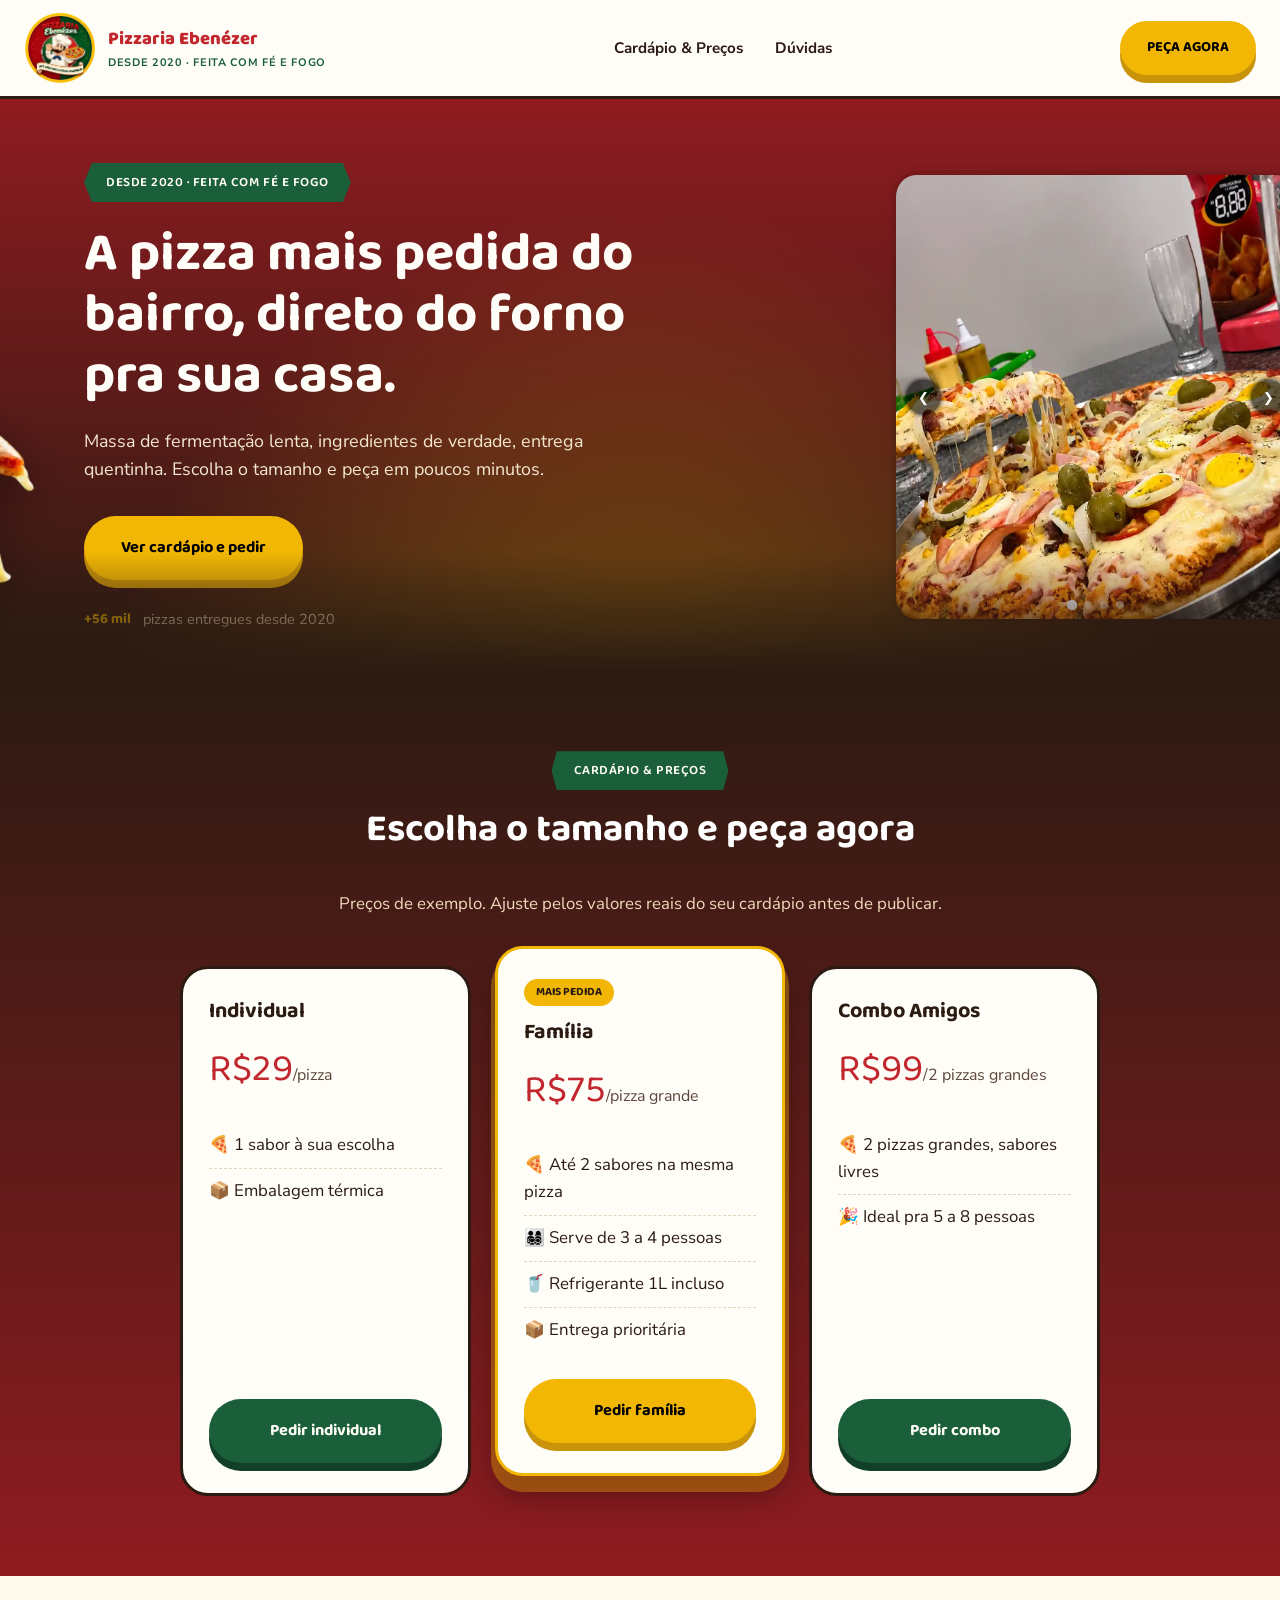
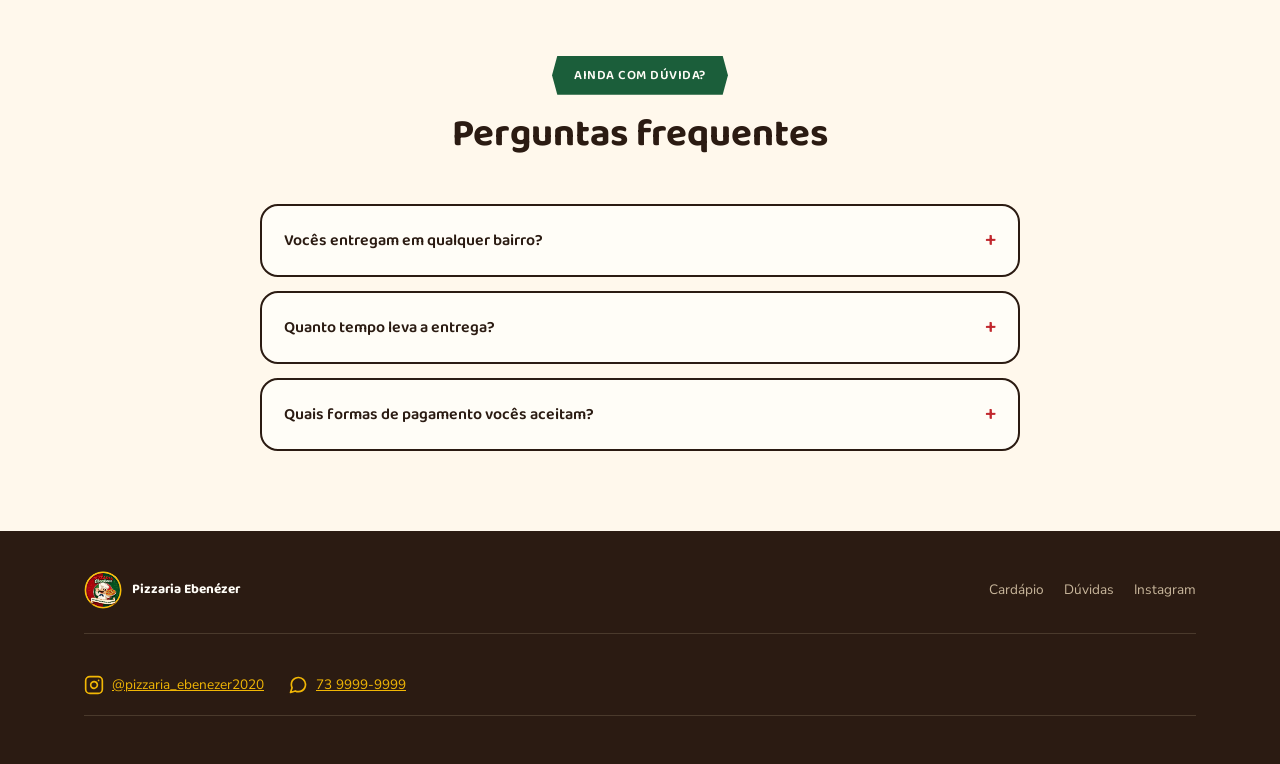
==== commit 3b91a14c: "Update index.html" ====
--- a/index.html
+++ b/index.html
@@ -174,12 +174,12 @@
       <nav>
         <a href="#oferta">Cardápio</a>
         <a href="#faq">Dúvidas</a>
-        <a href="https://www.instagram.com/pizzaria_ebenezer2020/" target="_blank" rel="noopener noreferrer">Instagram</a>
+        <a href="https://www.instagram.com/" target="_blank" rel="noopener noreferrer">Instagram</a>
       </nav>
     </div>
 
     <div class="footer-info">
-      <a href="https://www.instagram.com/pizzaria_ebenezer2020/" target="_blank" rel="noopener noreferrer" class="footer-contato">
+      <a href="https://www.instagram.com/" target="_blank" rel="noopener noreferrer" class="footer-contato">
         <svg class="icone-contato" viewBox="0 0 24 24" fill="none" stroke="currentColor" stroke-width="2" stroke-linecap="round" stroke-linejoin="round">
           <rect x="2" y="2" width="20" height="20" rx="5" ry="5"></rect>
           <path d="M16 11.37A4 4 0 1 1 12.63 8 4 4 0 0 1 16 11.37z"></path>
@@ -188,17 +188,17 @@
         <span>@pizzaria_ebenezer2020</span>
       </a>
 
-      <a href="https://wa.me/5573981107230" target="_blank" rel="noopener noreferrer" class="footer-contato">
+      <a href="https://wa.me/5573999999999" target="_blank" rel="noopener noreferrer" class="footer-contato">
         <svg class="icone-contato" viewBox="0 0 24 24" fill="none" stroke="currentColor" stroke-width="2" stroke-linecap="round" stroke-linejoin="round">
           <path d="M21 11.5a8.38 8.38 0 0 1-.9 3.8 8.5 8.5 0 0 1-7.6 4.7 8.38 8.38 0 0 1-3.8-.9L3 21l1.9-5.7a8.38 8.38 0 0 1-.9-3.8 8.5 8.5 0 0 1 4.7-7.6 8.38 8.38 0 0 1 3.8-.9h.5a8.48 8.48 0 0 1 8 8v.5z"></path>
         </svg>
-        <span>73 98110-7230</span>
+        <span>73 9999-9999</span>
       </a>
     </div>
   </div>
 </footer>
 
-  <script src="script.js"></script>
+<script src="script.js"></script>
 
 </body>
 
--- a/style.css
+++ b/style.css
@@ -1,27 +1,17 @@
- /* ============================================================
+/* ============================================================
      PIZZARIA EBENÉZER — conceito "Fornalha de Bairro"
      Paleta tirada do logo (vermelho molho, verde manjericão, dourado
      crosta) + fita/ribbon do logo reaproveitada como selo de seção.
      ============================================================ */
 
-
-     /* Reset */
+/* Reset */
 * {
     padding: 0;
     margin: 0;
     box-sizing: border-box;
-
-}
-/* ------------------------------------------------------------------------------------ */
-
-/* body{
-    min-height: 100vh;
-    display: flex;
-    align-items: center;
-    justify-content: center;
-} */
-
-  :root{
+}
+
+:root{
     --vermelho-molho:#C1272D;
     --vermelho-molho-escuro:#8F1B20;
     --verde-manjericao:#1B5E3A;
@@ -39,53 +29,48 @@
     --raio-grande: 28px;
     --raio-medio: 18px;
     --sombra-card: 0 14px 32px rgba(43,27,18,0.12);
-  }
-
-  *{ box-sizing:border-box; margin:0; padding:0; }
-  html{ scroll-behavior:smooth; }
-  body{
-    /* min-height: 100vh;
-    display: flex;
-    align-items: center;
-    justify-content: center; */
+}
+
+*{ box-sizing:border-box; margin:0; padding:0; }
+html{ scroll-behavior:smooth; }
+body{
     font-family:var(--fonte-texto);
     color:var(--carvao);
     background:var(--creme-massa);
     line-height:1.6;
     overflow-x:hidden;
-  }
-  img{ max-width:100%; display:block; }
-  a{ color:inherit; text-decoration:none; }
-  ul{ list-style:none; }
-  section{ position:relative; }
-  
-  
-  .container{
+}
+img{ max-width:100%; display:block; }
+a{ color:inherit; text-decoration:none; }
+ul{ list-style:none; }
+section{ position:relative; }
+
+.container{
     width:100%;
     max-width:1160px;
     margin:0 auto;
     padding:0 24px;
-  }
-  h1,h2,h3,h4{
+}
+h1,h2,h3,h4{
     font-family:var(--fonte-titulo);
     font-weight:700;
     line-height:1.12;
     color:var(--carvao);
-  }
-  .destaque-verde{ color:var(--verde-manjericao); }
-  .destaque-vermelho{ color:var(--vermelho-molho); }
-
-  @media (prefers-reduced-motion: reduce){
+}
+.destaque-verde{ color:var(--verde-manjericao); }
+.destaque-vermelho{ color:var(--vermelho-molho); }
+
+@media (prefers-reduced-motion: reduce){
     *{ animation-duration:0.001ms !important; animation-iteration-count:1 !important; transition-duration:0.001ms !important; scroll-behavior:auto !important; }
-  }
-
-  :focus-visible{
+}
+
+:focus-visible{
     outline:3px solid var(--dourado-crosta-escuro);
     outline-offset:3px;
-  }
-
-  /* ---------- Faixa/etiqueta em formato de fita, igual ao ribbon do logo ---------- */
-  .etiqueta-fita{
+}
+
+/* ---------- Faixa/etiqueta em formato de fita ---------- */
+.etiqueta-fita{
     display:inline-flex;
     align-items:center;
     gap:8px;
@@ -99,10 +84,10 @@
     padding:9px 22px;
     position:relative;
     clip-path:polygon(3% 0, 97% 0, 100% 50%, 97% 100%, 3% 100%, 0% 50%);
-  }
-
-  /* ---------- Botões ---------- */
-  .botao{
+}
+
+/* ---------- Botões ---------- */
+.botao{
     display:inline-flex;
     align-items:center;
     justify-content:center;
@@ -115,8 +100,8 @@
     border:3px solid transparent;
     cursor:pointer;
     transition:transform .15s ease, box-shadow .15s ease, background .15s ease;
-  }
- .botao-primario{
+}
+.botao-primario{
     background:var(--dourado-crosta);
     color: black;
     box-shadow:0 8px 0 var(--dourado-crosta-escuro);
@@ -144,71 +129,71 @@
 .botao-escuro:active{ transform:translateY(4px); box-shadow:0 3px 0 var(--verde-manjericao-escuro); }
 
 .botao-bloco{ width:100%; }
-  /* ============================================================
+
+/* ============================================================
      HEADER
      ============================================================ */
-  header{
+header{
     position:sticky;
     top:0;
     z-index:100;
     background:var(--branco-muçarela);
     border-bottom:3px solid var(--carvao);
-  }
-  .header-conteudo{
+}
+.header-conteudo{
     display:flex;
     align-items:center;
     justify-content:space-between;
     padding:12px 24px;
-  }
-  .marca{
+}
+.marca{
     display:flex;
     align-items:center;
     gap:12px;
-  }
-  .marca img{
+}
+.marca img{
     width:72px;
     height:72px;
     border-radius:50%;
-  }
-  .marca span{
+}
+.marca span{
     font-family:var(--fonte-titulo);
     font-weight:800;
     font-size:1.15rem;
     color:var(--vermelho-molho);
-  }
-  .marca small{
+}
+.marca small{
     display:block;
     font-family:var(--fonte-texto);
     font-weight:700;
     font-size:0.68rem;
     color:var(--verde-manjericao);
     letter-spacing:0.06em;
-  }
-  nav.menu-desktop{
+}
+nav.menu-desktop{
     display:flex;
     gap:32px;
     font-weight:700;
     font-size:0.95rem;
-  }
-  nav.menu-desktop a{ position:relative; padding:6px 0; }
-  nav.menu-desktop a::after{
+}
+nav.menu-desktop a{ position:relative; padding:6px 0; }
+nav.menu-desktop a::after{
     content:"";
     position:absolute;
     left:0; bottom:0;
     width:0%; height:3px;
     background:var(--dourado-crosta-escuro);
     transition:width .2s ease;
-  }
-  nav.menu-desktop a:hover::after{ width:100%; }
-  .header-cta{ display:none; }
-  @media (min-width:860px){ .header-cta{ display:inline-flex; padding:12px 24px; font-size:0.9rem; } }
-  @media (max-width:859px){ nav.menu-desktop{ display:none; } }
-
-  /* ============================================================
-     HERO — arco de forno a lenha em degradê vermelho > carvão,
-     com o prato de pizza "saindo" do arco.
+}
+nav.menu-desktop a:hover::after{ width:100%; }
+.header-cta{ display:none; }
+@media (min-width:860px){ .header-cta{ display:inline-flex; padding:12px 24px; font-size:0.9rem; } }
+@media (max-width:859px){ nav.menu-desktop{ display:none; } }
+
+/* ============================================================
+     HERO
      ============================================================ */
-  .hero{
+.hero{
     position: relative;
     background:
       radial-gradient(ellipse at 50% 120%, rgba(242,183,5,0.35), transparent 60%),
@@ -216,7 +201,17 @@
     color:var(--branco-muçarela);
     padding:64px 0 0;
     overflow:hidden;
-  }
+}
+
+.hero::after{
+    content:"";
+    position:absolute;
+    left:0; right:0; bottom:-1px;
+    height:120px;
+    background:linear-gradient(180deg, transparent, var(--carvao));
+    pointer-events:none;
+}
+
 .titulo-com-pizza{
     position: relative;
 }
@@ -236,55 +231,56 @@
     display: none;
   }
 }
-  .hero-grid{
+
+.hero-grid{
     display:grid;
     grid-template-columns:1fr;
     gap:40px;
     align-items:center;
     padding-bottom:40px;
-  }
-  @media (min-width:900px){
+}
+@media (min-width:900px){
     .hero-grid{ grid-template-columns:1.1fr 0.9fr; gap:24px; }
-  }
-  .hero-texto .etiqueta-fita{ margin-bottom:22px; }
-  .hero h1{
+}
+.hero-texto .etiqueta-fita{ margin-bottom:22px; }
+.hero h1{
     font-size:clamp(2.2rem, 5vw, 3.4rem);
     color:var(--branco-muçarela);
-  }
-  .hero h1 em{
+}
+.hero h1 em{
     font-style:normal;
     color:var(--dourado-crosta);
-  }
-  .hero p.sub{
+}
+.hero p.sub{
     margin-top:20px;
     font-size:1.12rem;
     max-width:520px;
     color:#F4E7CF;
-  }
-  .hero-acoes{
+}
+.hero-acoes{
     margin-top:32px;
     display:flex;
     flex-wrap:wrap;
     gap:16px;
-  }
-  .hero-selo{
+}
+.hero-selo{
     margin-top:28px;
     display:flex;
     align-items:center;
     gap:12px;
     font-size:0.9rem;
     color:#E8D4B4;
-  }
-  .hero-selo strong{ color:var(--dourado-crosta); font-family:var(--fonte-titulo); }
-
-  /* "Forno" ilustrado só com forma/cor, sem depender de foto */
-  .carrossel{
+}
+.hero-selo strong{ color:var(--dourado-crosta); font-family:var(--fonte-titulo); }
+
+/* ---------- Carrossel ---------- */
+.carrossel{
     max-width: 400px;
     overflow: hidden;
     box-shadow: 0 0 10px rgba(0, 0, 0, 0.25);
     border-radius: 5%;
     position: relative;
-    margin: 0 auto; /* centraliza por padrão (mobile) */
+    margin: 0 auto;
 }
 
 @media (min-width:900px){
@@ -294,16 +290,16 @@
   }
 }
 
-  .slides {
+.slides {
     display: flex;
-  }
-
-  .slides img{
+}
+
+.slides img{
     display: block;
     max-width: 100%;
-  }
-
- .botões{
+}
+
+.botões{
     position: absolute;
     text-align: center;
     top: 50%;
@@ -314,16 +310,14 @@
     padding: 0 10px;
 }
 
-  #left, #right{
+#left, #right{
     background: rgba(0,0,0,0.6);
     color: #fff;
     border: none;
     border-radius: 50%;
     width: 35px;
     height: 35px;
-    border: none;
     box-shadow: 0 0 5px rgb(0, 0, 0);
-    color: white;
     cursor: pointer;
     transition: background-color 0.3s ease, transform 0.2s ease;
 }
@@ -357,264 +351,44 @@
     transform: scale(1.3);
 }
 
-
-  .forno-arco{
-    width:min(360px, 80vw);
-    aspect-ratio:1/1;
-    border-radius:50%;
-    background:
-      radial-gradient(circle at 35% 30%, #FFDE7A, var(--dourado-crosta) 45%, var(--dourado-crosta-escuro) 100%);
-    display:flex;
-    align-items:center;
-    justify-content:center;
-    box-shadow:0 30px 60px rgba(0,0,0,0.45);
-    position:relative;
-  }
-  .forno-arco::before{
-    content:"";
-    position:absolute;
-    inset:14px;
-    border-radius:50%;
-    border:4px dashed rgba(43,27,18,0.25);
-  }
-  .forno-arco img{
-    width:78%;
-    border-radius:50%;
-    box-shadow:0 10px 30px rgba(0,0,0,0.35);
-  }
-  /* PLACEHOLDER: troque .forno-arco img por foto real de uma pizza saindo do forno,
-     fotografada de cima, fundo escuro, em .jpg/.webp de alta resolução */
-  .brasa{
-    position:absolute;
-    border-radius:50%;
-    background:var(--vermelho-molho);
-    filter:blur(1px);
-    opacity:0.85;
-  }
-
-  /* ============================================================
-     PROVA SOCIAL — barra de números
-     ============================================================ */
-  .prova-social{
-    background: var(--verde-manjericao);
-    color: var(--branco-muçarela);
-    padding: 36px 0;
-}
-
-.prova-grid{
-    display: grid;
-    grid-template-columns: repeat(2, 1fr);
-    gap: 28px;
-    text-align: center;
-}
-
-.prova-grid > div{
-    display: flex;
-    flex-direction: column;
-    align-items: center;
-    gap: 6px;
-}
-
-.prova-grid strong{
-    font-family: var(--fonte-titulo);
-    font-size: 2.2rem;
-    color: var(--dourado-crosta);
-}
-
-.prova-grid span{
-    font-size: 0.88rem;
-    color: #DCEFE1;
-}
-
-@media (min-width:760px){
-  .prova-grid{
-    grid-template-columns: repeat(3, auto);
-    justify-content: center;
-    gap: 64px;
-  }
-}
-
-  .prova-grid span{ font-size:0.88rem; color:#DCEFE1; }
-
-  /* ============================================================
+/* ============================================================
      SEÇÃO GENÉRICA — cabeçalho de seção
      ============================================================ */
-  .secao{ padding:80px 0; }
-  .secao-cabecalho{
+.secao{ padding:80px 0; }
+.secao-cabecalho{
     max-width:640px;
     margin:0 auto 48px;
     text-align:center;
-  }
-  .secao-cabecalho .etiqueta-fita{ margin-bottom:18px; }
-  .secao-cabecalho h2{ font-size:clamp(1.8rem, 4vw, 2.4rem); }
-  .secao-cabecalho p{ margin-top:14px; color:var(--carvao-suave); font-size:1.05rem; }
-
-  /* ---------- O que você ganha ---------- */
-  .beneficios{
-    display:grid;
-    grid-template-columns:1fr;
-    gap:24px;
-  }
-  @media (min-width:700px){ .beneficios{ grid-template-columns:repeat(2,1fr); } }
-  @media (min-width:1020px){ .beneficios{ grid-template-columns:repeat(3,1fr); } }
-  .cartao-beneficio{
-    background:var(--branco-muçarela);
-    border:2px solid var(--carvao);
-    border-radius:var(--raio-medio);
-    padding:28px 24px;
-    box-shadow:var(--sombra-card);
-  }
-  .icone-fatia{
-    width:52px; height:52px;
-    border-radius:50%;
-    background:var(--dourado-crosta);
-    border:2px solid var(--carvao);
-    display:flex; align-items:center; justify-content:center;
-    font-size:1.4rem;
-    margin-bottom:16px;
-  }
-  .cartao-beneficio h3{ font-size:1.15rem; margin-bottom:8px; }
-  .cartao-beneficio p{ color:var(--carvao-suave); font-size:0.95rem; }
-
-  /* ---------- Como funciona — passos em "fatias" ---------- */
-  .como-funciona-fundo{ background:var(--branco-muçarela); }
-  .passos{
-    display:grid;
-    grid-template-columns:1fr;
-    gap:0;
-    counter-reset:fatia;
-    border-radius:var(--raio-grande);
-    overflow:hidden;
-    border:2px solid var(--carvao);
-  }
-  @media (min-width:820px){ .passos{ grid-template-columns:repeat(4,1fr); } }
-  .passo{
-    counter-increment:fatia;
-    background:var(--creme-massa);
-    padding:30px 24px;
-    position:relative;
-    border-bottom:2px solid var(--carvao);
-  }
-  @media (min-width:820px){
-    .passo{ border-bottom:none; border-right:2px solid var(--carvao); }
-    .passo:last-child{ border-right:none; }
-  }
-  .passo:last-child{ border-bottom:none; }
-  .passo:nth-child(odd){ background:#FFF2D6; }
-  .passo::before{
-    content:counter(fatia) "/4";
-    font-family:var(--fonte-titulo);
-    font-weight:800;
-    font-size:0.85rem;
-    color:var(--vermelho-molho);
-    background:var(--branco-muçarela);
-    border:2px solid var(--carvao);
-    border-radius:50%;
-    width:44px; height:44px;
-    display:flex; align-items:center; justify-content:center;
-    margin-bottom:16px;
-  }
-  .passo h3{ font-size:1.05rem; margin-bottom:8px; }
-  .passo p{ font-size:0.92rem; color:var(--carvao-suave); }
-
-  /* ---------- Para quem é / não é ---------- */
-  .publico-grid{
-    display:grid;
-    grid-template-columns:1fr;
-    gap:24px;
-  }
-  @media (min-width:760px){ .publico-grid{ grid-template-columns:1fr 1fr; } }
-  .publico-cartao{
-    border-radius:var(--raio-grande);
-    padding:32px;
-  }
-  .publico-cartao.sim{
-    background:var(--verde-manjericao);
-    color:var(--branco-muçarela);
-  }
-  .publico-cartao.nao{
-    background:var(--carvao);
-    color:#F1E6D3;
-  }
-  .publico-cartao h3{
-    color:inherit;
-    font-size:1.3rem;
-    margin-bottom:18px;
-  }
-  .publico-cartao ul li{
-    display:flex;
-    gap:10px;
-    margin-bottom:12px;
-    font-size:0.97rem;
-  }
-  .publico-cartao ul li span.marca-item{ font-weight:800; }
-  .publico-cartao.sim span.marca-item{ color:var(--dourado-crosta); }
-  .publico-cartao.nao span.marca-item{ color:#E88; }
-
-  /* ---------- Depoimentos ---------- */
-  .depoimentos-fundo{ background:var(--branco-muçarela); }
-  .aviso-depoimentos{
-    max-width:640px;
-    margin:0 auto 36px;
-    text-align:center;
-    font-size:0.85rem;
-    color:var(--carvao-suave);
-    background:#FFF2D6;
-    border:2px dashed var(--dourado-crosta-escuro);
-    border-radius:var(--raio-medio);
-    padding:14px 18px;
-  }
-  .depoimentos-grid{
-    display:grid;
-    grid-template-columns:1fr;
-    gap:24px;
-  }
-  @media (min-width:760px){ .depoimentos-grid{ grid-template-columns:repeat(3,1fr); } }
-  .cartao-depoimento{
-    background:var(--creme-massa);
-    border:2px solid var(--carvao);
-    border-radius:var(--raio-medio);
-    padding:26px;
-    position:relative;
-  }
-  .cartao-depoimento .estrelas{ color:var(--dourado-crosta-escuro); font-size:1rem; margin-bottom:12px; }
-  .cartao-depoimento p.fala{ font-size:0.97rem; color:var(--carvao); margin-bottom:18px; }
-  .autor{ display:flex; align-items:center; gap:12px; }
-  .avatar-iniciais{
-    width:42px; height:42px;
-    border-radius:50%;
-    background:var(--vermelho-molho);
-    color:#fff;
-    display:flex; align-items:center; justify-content:center;
-    font-family:var(--fonte-titulo); font-weight:700; font-size:0.85rem;
-  }
-  .autor strong{ display:block; font-size:0.92rem; }
-  .autor small{ color:var(--carvao-suave); font-size:0.8rem; }
-
-  /* ---------- Oferta ---------- */
-  .oferta{
+}
+.secao-cabecalho .etiqueta-fita{ margin-bottom:18px; }
+.secao-cabecalho h2{ font-size:clamp(1.8rem, 4vw, 2.4rem); }
+.secao-cabecalho p{ margin-top:14px; color:var(--carvao-suave); font-size:1.05rem; }
+
+/* ---------- Oferta / Cardápio ---------- */
+.oferta{
     background:linear-gradient(180deg, var(--carvao) 0%, var(--vermelho-molho-escuro) 100%);
     color:var(--branco-muçarela);
     padding:80px 0;
-  }
-  .Escolha_o_tamanho{
+}
+
+.Escolha_o_tamanho{
     display:flex;
     flex-direction:column;
     align-items:center;
     gap:16px;
     margin-bottom:40px;
     color:#ffffff
-  }
-  .oferta .secao-cabecalho p{ color:#F0D9BC; }
-  .planos{
+}
+.oferta .secao-cabecalho p{ color:#F0D9BC; }
+.planos{
     display:grid;
     grid-template-columns:1fr;
     gap:24px;
     max-width:920px;
     margin:0 auto;
-  }
-  @media (min-width:760px){ .planos{ grid-template-columns:repeat(3,1fr); } }
-  .plano{
+}
+@media (min-width:760px){ .planos{ grid-template-columns:repeat(3,1fr); } }
+.plano{
     background:var(--branco-muçarela);
     color:var(--carvao);
     border-radius:var(--raio-grande);
@@ -622,13 +396,13 @@
     border:3px solid var(--carvao);
     display:flex;
     flex-direction:column;
-  }
-  .plano.destaque{
+}
+.plano.destaque{
     border-color:var(--dourado-crosta);
-    box-shadow:0 0 0 4px rgba(242,183,5,0.35);
-    transform:translateY(-8px);
-  }
-  .plano .rotulo-popular{
+    box-shadow:0 12px 0 4px rgba(242,183,5,0.35), 0 20px 30px rgba(0,0,0,0.3);
+    transform:translateY(-20px);
+}
+.plano .rotulo-popular{
     align-self:flex-start;
     background:var(--dourado-crosta);
     color:var(--carvao);
@@ -639,70 +413,34 @@
     padding:4px 12px;
     border-radius:999px;
     margin-bottom:14px;
-  }
-  .plano h3{ font-size:1.2rem; margin-bottom:6px; }
-  .plano .preco{
+}
+.plano h3{ font-size:1.35rem; margin-bottom:6px; }
+.plano .preco{
     font-family:var(--fonte-titulo);
-    font-size:2.1rem;
+    font-size:2.4rem;
     color:var(--vermelho-molho);
     margin:10px 0 4px;
-  }
-  .plano .preco small{ font-size:0.9rem; font-family:var(--fonte-texto); color:var(--carvao-suave); }
-  .plano ul{ margin:18px 0 26px; flex-grow:1; }
-  .plano ul li{
-    font-size:0.92rem;
-    padding:7px 0;
+}
+.plano .preco small{ font-size:1rem; font-family:var(--fonte-texto); color:var(--carvao-suave); }
+.plano ul{ margin:18px 0 26px; flex-grow:1; }
+.plano ul li{
+    font-size:1.05rem;
+    padding:9px 0;
     border-bottom:1px dashed #E4D6BE;
     display:flex;
     gap:8px;
-  }
-  .plano ul li:last-child{ border-bottom:none; }
-
-  /* ---------- Garantia ---------- */
-  .garantia{
-    background:var(--creme-massa);
-    padding:80px 0;
-  }
-  .garantia-caixa{
-    max-width:820px;
-    margin:0 auto;
-    background:var(--branco-muçarela);
-    border:2px solid var(--carvao);
-    border-radius:var(--raio-grande);
-    padding:44px;
-    display:grid;
-    grid-template-columns:1fr;
-    gap:28px;
-    align-items:center;
-    box-shadow:var(--sombra-card);
-  }
-  @media (min-width:700px){ .garantia-caixa{ grid-template-columns:auto 1fr; } }
-  .selo-garantia{
-    width:120px; height:120px;
-    border-radius:50%;
-    background:var(--dourado-crosta);
-    border:3px dashed var(--carvao);
-    display:flex; align-items:center; justify-content:center;
-    text-align:center;
-    font-family:var(--fonte-titulo);
-    font-weight:800;
-    font-size:0.85rem;
-    line-height:1.15;
-    padding:10px;
-    margin:0 auto;
-  }
-  .garantia-caixa h3{ font-size:1.3rem; margin-bottom:10px; }
-  .garantia-caixa p{ color:var(--carvao-suave); font-size:0.97rem; }
-
-  /* ---------- FAQ ---------- */
-  .faq-lista{ max-width:760px; margin:0 auto; display:flex; flex-direction:column; gap:14px; }
-  .faq-item{
+}
+.plano ul li:last-child{ border-bottom:none; }
+
+/* ---------- FAQ ---------- */
+.faq-lista{ max-width:760px; margin:0 auto; display:flex; flex-direction:column; gap:14px; }
+.faq-item{
     background:var(--branco-muçarela);
     border:2px solid var(--carvao);
     border-radius:var(--raio-medio);
     overflow:hidden;
-  }
-  .faq-pergunta{
+}
+.faq-pergunta{
     width:100%;
     text-align:left;
     background:none;
@@ -716,42 +454,32 @@
     align-items:center;
     cursor:pointer;
     color:var(--carvao);
-  }
-  .faq-pergunta .sinal{
+}
+.faq-pergunta .sinal{
     font-size:1.3rem;
     color:var(--vermelho-molho);
     transition:transform .2s ease;
     flex-shrink:0;
     margin-left:12px;
-  }
-  .faq-item.aberto .sinal{ transform:rotate(45deg); }
-  .faq-resposta{
+}
+.faq-item.aberto .sinal{ transform:rotate(45deg); }
+.faq-resposta{
     max-height:0;
     overflow:hidden;
     transition:max-height .25s ease;
     padding:0 22px;
-  }
-  .faq-item.aberto .faq-resposta{ padding-bottom:20px; }
-  .faq-resposta p{ color:var(--carvao-suave); font-size:0.94rem; }
-
-  /* ---------- CTA final ---------- */
-  .cta-final{
-    background:radial-gradient(ellipse at 50% 0%, rgba(242,183,5,0.25), transparent 60%), var(--verde-manjericao-escuro);
-    color:var(--branco-muçarela);
-    padding:80px 0;
-    text-align:center;
-  }
-  .cta-final h2{ color:var(--branco-muçarela); font-size:clamp(1.8rem,4vw,2.6rem); }
-  .cta-final p{ margin:16px auto 32px; max-width:520px; color:#DCEFE1; }
-
-  /* ---------- Footer ---------- */
-  footer{
+}
+.faq-item.aberto .faq-resposta{ padding-bottom:20px; }
+.faq-resposta p{ color:var(--carvao-suave); font-size:0.94rem; }
+
+/* ---------- Footer ---------- */
+footer{
     background:var(--carvao);
     color:#C9B79C;
     padding:40px 0 28px;
     font-size:0.85rem;
-  }
-  .footer-topo{
+}
+.footer-topo{
     display:flex;
     flex-wrap:wrap;
     gap:20px;
@@ -760,8 +488,130 @@
     padding-bottom:24px;
     border-bottom:1px solid #4A3A2C;
     margin-bottom:20px;
-  }
-  .footer-marca{ display:flex; align-items:center; gap:10px; }
-  .footer-marca img{ width:38px; height:38px; border-radius:50%; }
-  .footer-marca strong{ color:var(--branco-muçarela); font-family:var(--fonte-titulo); }
-  footer nav{ display:flex; gap:20px; flex-wrap:wrap; }+}
+.footer-marca{ display:flex; align-items:center; gap:10px; }
+.footer-marca img{ width:38px; height:38px; border-radius:50%; }
+.footer-marca strong{ color:var(--branco-muçarela); font-family:var(--fonte-titulo); }
+footer nav{ display:flex; gap:20px; flex-wrap:wrap; }
+
+.footer-info{
+    display: flex;
+    flex-wrap: wrap;
+    gap: 24px;
+    padding: 20px 0;
+    border-bottom: 1px solid #4A3A2C;
+    margin-bottom: 20px;
+}
+
+.footer-contato {
+    display: inline-flex;
+    align-items: center;
+    gap: 8px;
+    color: var(--dourado-crosta);
+    text-decoration: none; /* Remove a linha sublinhada */
+    transition: opacity 0.2s ease;
+}
+
+.footer-contato:hover {
+    text-decoration: none; /* Garante que não apareça no hover */
+    opacity: 0.85;
+}
+
+/* Garante o tamanho correto e alinhamento dos ícones SVG */
+.icone-contato {
+    width: 20px;
+    height: 20px;
+    flex-shrink: 0;
+    display: block;
+}
+.footer-info p{
+    margin-bottom: 8px;
+}
+.footer-info a{
+    color: var(--dourado-crosta);
+    text-decoration: underline;
+}
+.footer-info a:hover{
+    color: var(--dourado-crosta-escuro);
+}
+/* ============================================================
+     RESPONSIVO — alinhamento mobile
+     ============================================================ */
+@media (max-width: 600px){
+
+  /* Hero: centraliza texto e ações */
+  .hero-texto{
+    text-align: center;
+  }
+
+  .hero-texto .etiqueta-fita{
+    margin-left: auto;
+    margin-right: auto;
+  }
+
+  .hero p.sub{
+    margin-left: auto;
+    margin-right: auto;
+  }
+
+  .hero-acoes{
+    justify-content: center;
+  }
+
+  .hero-selo{
+    justify-content: center;
+  }
+
+  /* Cardápio: centraliza título e garante planos alinhados */
+  .Escolha_o_tamanho{
+    text-align: center;
+  }
+
+  .plano{
+    align-items: center;
+    text-align: center;
+  }
+
+  .plano .rotulo-popular{
+    align-self: center;
+  }
+
+  .plano ul li{
+    justify-content: center;
+  }
+
+  /* FAQ: garante que a pergunta não fique espremida */
+  .faq-pergunta{
+    text-align: left;
+    font-size: 0.95rem;
+  }
+
+  /* Footer: centraliza tudo */
+  .footer-topo{
+    flex-direction: column;
+    text-align: center;
+  }
+
+  .footer-marca{
+    justify-content: center;
+  }
+
+  footer nav{
+    justify-content: center;
+  }
+
+  .footer-info{
+    flex-direction: column;
+    align-items: center;
+    text-align: center;
+  }
+
+  .footer-contato{
+    justify-content: center;
+  }
+
+  footer > .container > p{
+    text-align: center;
+  }
+
+}
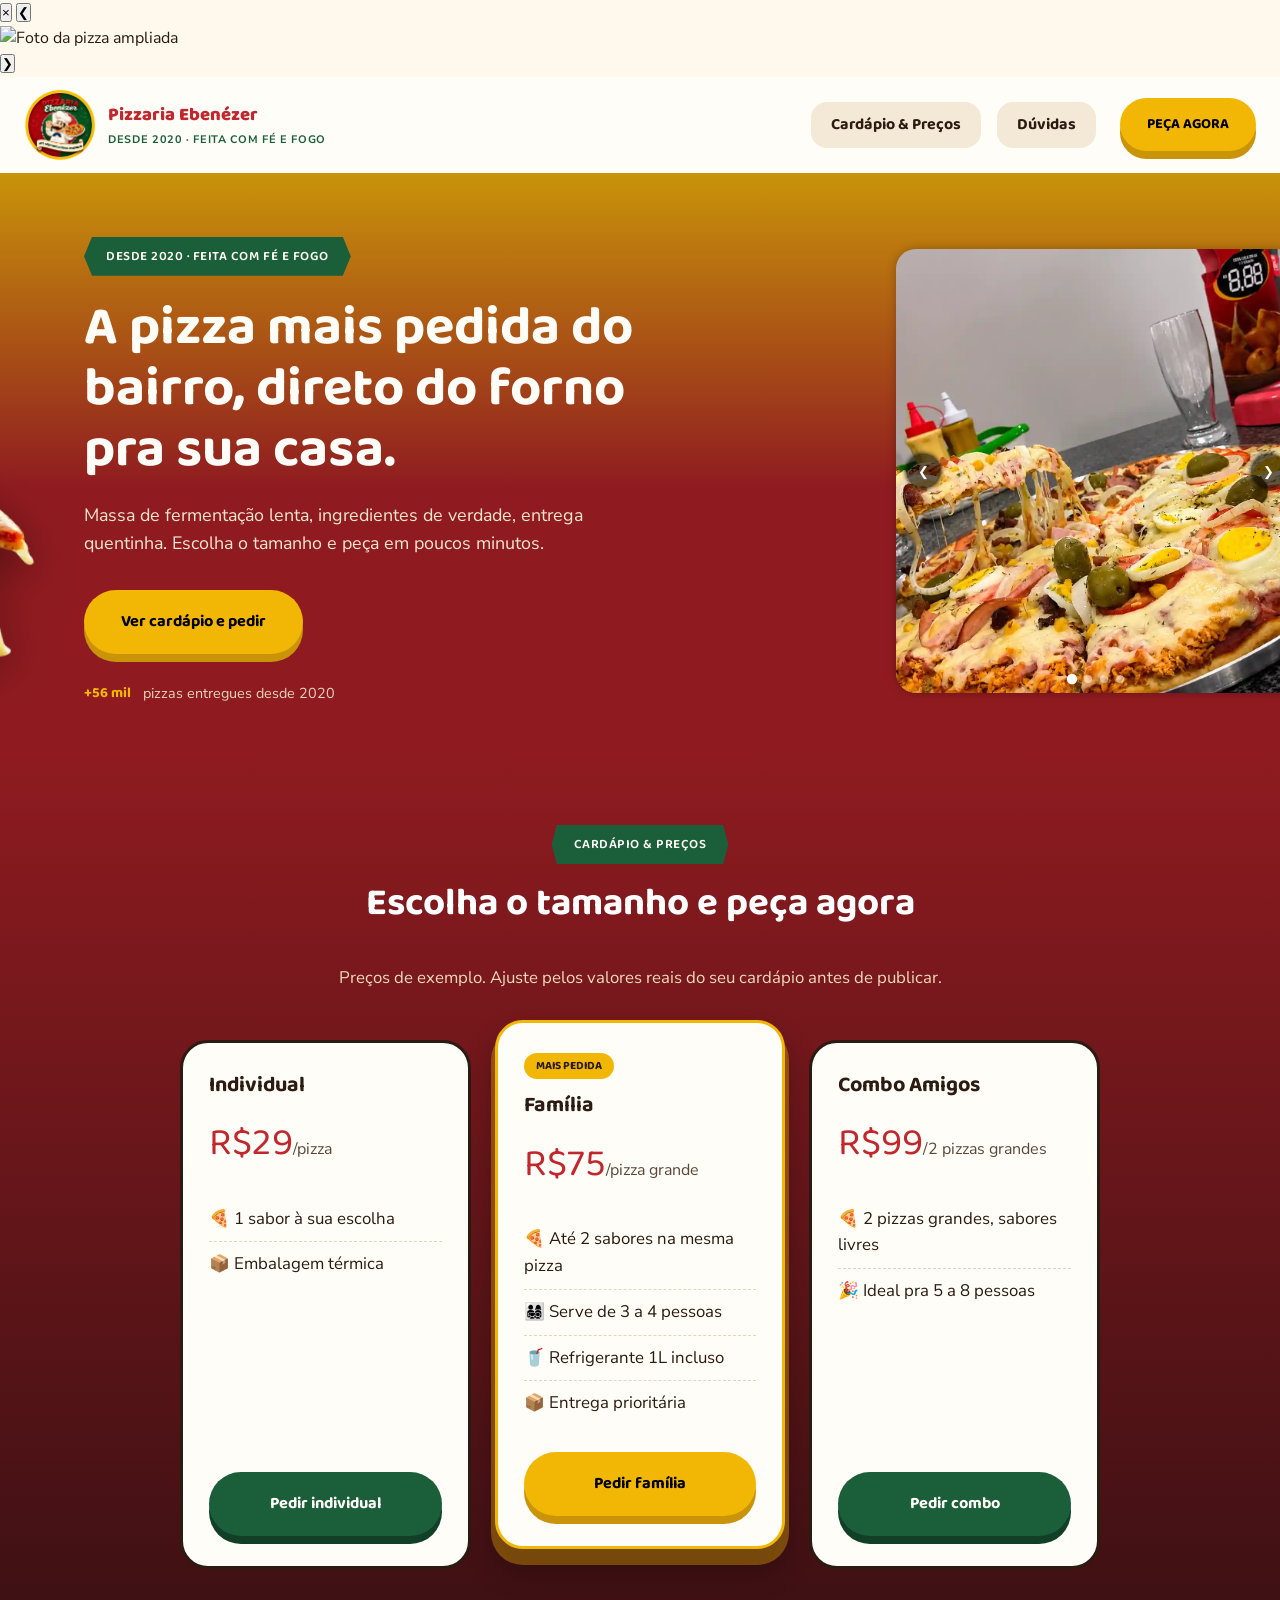
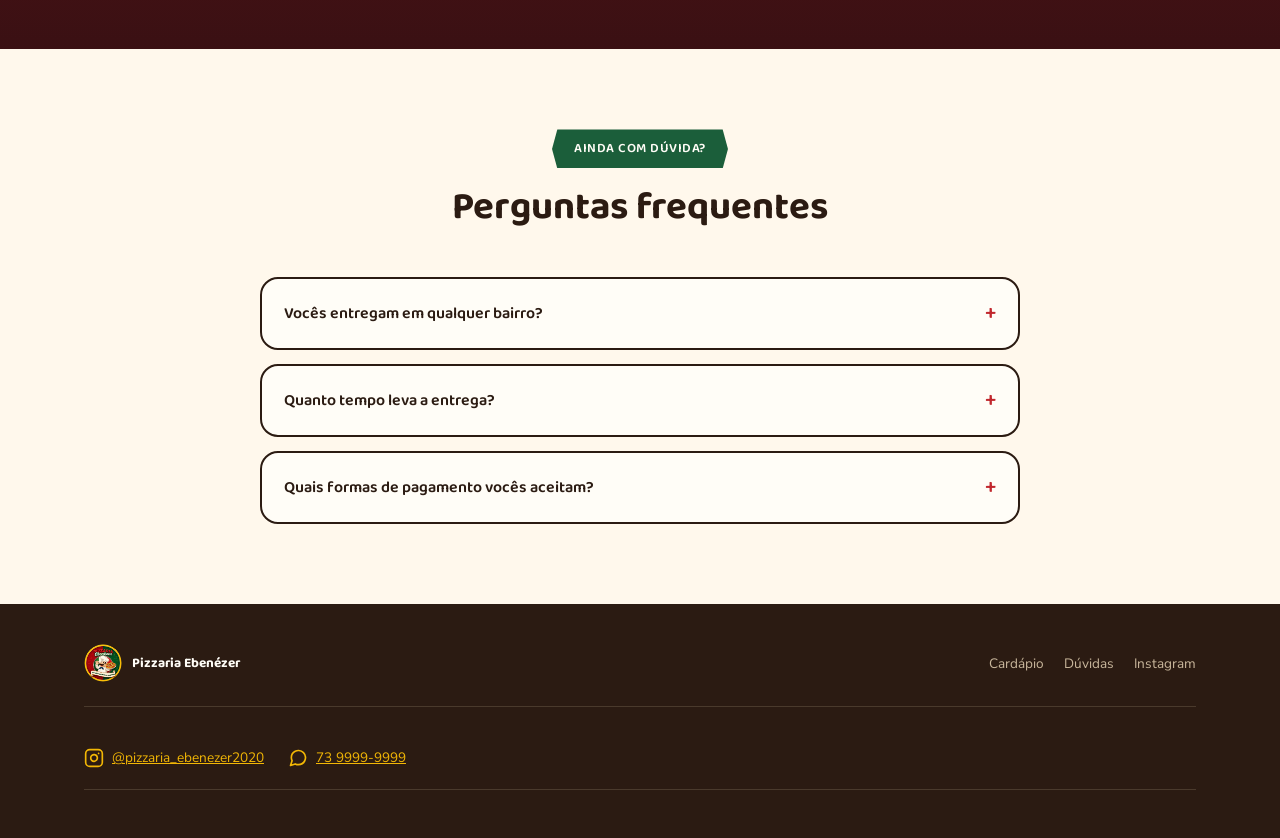
==== commit 9850f1b3: "Update index.html" ====
--- a/index.html
+++ b/index.html
@@ -16,6 +16,13 @@
 <body>
 
   <!-- ================= HEADER ================= -->
+  <div class="lightbox" id="lightbox">
+  <button class="lightbox-fechar" id="lightbox-fechar" aria-label="Fechar">&times;</button>
+  <button class="lightbox-seta lightbox-anterior" id="lightbox-anterior" aria-label="Foto anterior">&#10094;</button>
+  <img src="" alt="Foto da pizza ampliada" id="lightbox-img">
+  <button class="lightbox-seta lightbox-proxima" id="lightbox-proxima" aria-label="Próxima foto">&#10095;</button>
+</div>
+
   <header>
     <div class="header-conteudo">
       <div class="marca">
--- a/style.css
+++ b/style.css
@@ -14,6 +14,7 @@
 :root{
     --vermelho-molho:#C1272D;
     --vermelho-molho-escuro:#8F1B20;
+    --vermelho-noite:#3A1013;
     --verde-manjericao:#1B5E3A;
     --verde-manjericao-escuro:#123F27;
     --dourado-crosta:#F2B705;
@@ -61,7 +62,10 @@
 .destaque-vermelho{ color:var(--vermelho-molho); }
 
 @media (prefers-reduced-motion: reduce){
-    *{ animation-duration:0.001ms !important; animation-iteration-count:1 !important; transition-duration:0.001ms !important; scroll-behavior:auto !important; }
+    *{
+      transition-duration: 0.001ms !important;
+      /* ... */
+    }
 }
 
 :focus-visible{
@@ -138,13 +142,21 @@
     top:0;
     z-index:100;
     background:var(--branco-muçarela);
-    border-bottom:3px solid var(--carvao);
-}
-.header-conteudo{
-    display:flex;
-    align-items:center;
-    justify-content:space-between;
-    padding:12px 24px;
+}
+.header-conteudo {
+    display: flex;
+    align-items: center;
+    justify-content: space-between;
+    padding: 12px 24px;
+}
+
+/* Junta o menu com o botão na direita */
+nav.menu-desktop {
+    display: flex;
+    align-items: center;
+    gap: 24px;
+    margin-left: auto; /* Empurra o menu para a direita */
+    margin-right: 24px; /* Espaço entre o menu e o botão PEÇA AGORA */
 }
 .marca{
     display:flex;
@@ -170,34 +182,82 @@
     color:var(--verde-manjericao);
     letter-spacing:0.06em;
 }
-nav.menu-desktop{
-    display:flex;
-    gap:32px;
-    font-weight:700;
-    font-size:0.95rem;
-}
-nav.menu-desktop a{ position:relative; padding:6px 0; }
-nav.menu-desktop a::after{
-    content:"";
-    position:absolute;
-    left:0; bottom:0;
-    width:0%; height:3px;
-    background:var(--dourado-crosta-escuro);
-    transition:width .2s ease;
-}
-nav.menu-desktop a:hover::after{ width:100%; }
+nav.menu-desktop {
+    display: flex;
+    align-items: center;
+    gap: 16px;
+}
+
+nav.menu-desktop a {
+    position: relative;
+    padding: 8px 16px;
+    font-family: var(--fonte-titulo);
+    font-weight: 700;
+    font-size: 1rem;
+    color: var(--carvao);
+    background: #F4E8D6; /* Fundo suave */
+    border-radius: 12px 12px 0 0; /* Arredondado só no topo para encaixar a barra embaixo */
+    transition: all 0.2s ease;
+}
+
+/* Reativa a barra/tracinho embaixo */
+nav.menu-desktop {
+    display: flex;
+    align-items: center;
+    gap: 16px;
+}
+
+nav.menu-desktop a {
+    position: relative;
+    padding: 10px 20px;
+    font-family: var(--fonte-titulo);
+    font-weight: 700;
+    font-size: 1rem;
+    color: var(--carvao);
+    background: #F4E8D6;       /* Tom creme de fundo */
+    border-radius: 16px;        /* Arredonda TODAS as 4 pontas igualmente */
+    overflow: hidden;           /* Garante que o tracinho acompanhe a curva da ponta inferior */
+    transition: all 0.2s ease;
+}
+
+/* Linha/tracinho animado no fundo do botão */
+nav.menu-desktop a::after {
+    content: "";
+    position: absolute;
+    left: 0; 
+    bottom: 0;
+    width: 0%; 
+    height: 4px;
+    background: var(--dourado-crosta-escuro);
+    transition: width 0.25s ease;
+}
 .header-cta{ display:none; }
-@media (min-width:860px){ .header-cta{ display:inline-flex; padding:12px 24px; font-size:0.9rem; } }
-@media (max-width:859px){ nav.menu-desktop{ display:none; } }
-
+
+@media (min-width:900px){
+    .header-cta{ display:inline-flex; padding:12px 24px; font-size:0.9rem; }
+}
+
+@media (max-width:899px){
+    nav.menu-desktop{ display:none; }
+}
+
+/* Efeito ao passar o mouse */
+nav.menu-desktop a:hover {
+    color: var(--vermelho-molho);
+    background: #EFE0C9;
+}
+
+nav.menu-desktop a:hover::after {
+    width: 100%; /* Faz o tracinho deslizar até o final */
+}
 /* ============================================================
      HERO
      ============================================================ */
 .hero{
     position: relative;
-    background:
-      radial-gradient(ellipse at 50% 120%, rgba(242,183,5,0.35), transparent 60%),
-      linear-gradient(180deg, var(--vermelho-molho-escuro) 0%, var(--carvao) 100%);
+    background: linear-gradient(180deg,
+        var(--dourado-crosta-escuro) 0%,
+        var(--vermelho-molho-escuro) 55%);
     color:var(--branco-muçarela);
     padding:64px 0 0;
     overflow:hidden;
@@ -207,8 +267,8 @@
     content:"";
     position:absolute;
     left:0; right:0; bottom:-1px;
-    height:120px;
-    background:linear-gradient(180deg, transparent, var(--carvao));
+    height:1px;
+    background:transparent;
     pointer-events:none;
 }
 
@@ -274,15 +334,14 @@
 .hero-selo strong{ color:var(--dourado-crosta); font-family:var(--fonte-titulo); }
 
 /* ---------- Carrossel ---------- */
-.carrossel{
+.carrossel {
     max-width: 400px;
     overflow: hidden;
     box-shadow: 0 0 10px rgba(0, 0, 0, 0.25);
-    border-radius: 5%;
+    border-radius: 20px;
     position: relative;
     margin: 0 auto;
 }
-
 @media (min-width:900px){
   .carrossel{
     margin-left: auto;
@@ -292,11 +351,14 @@
 
 .slides {
     display: flex;
-}
-
-.slides img{
+    transition: transform 0.5s ease-in-out !important;
+}
+
+.slides img {
     display: block;
-    max-width: 100%;
+    width: 100%;
+    flex-shrink: 0;
+    object-fit: cover;
 }
 
 .botões{
@@ -366,7 +428,9 @@
 
 /* ---------- Oferta / Cardápio ---------- */
 .oferta{
-    background:linear-gradient(180deg, var(--carvao) 0%, var(--vermelho-molho-escuro) 100%);
+    background: linear-gradient(180deg,
+        var(--vermelho-molho-escuro) 0%,
+        var(--vermelho-noite) 100%);
     color:var(--branco-muçarela);
     padding:80px 0;
 }
@@ -466,7 +530,7 @@
 .faq-resposta{
     max-height:0;
     overflow:hidden;
-    transition:max-height .25s ease;
+    transition:max-height .5s ease;
     padding:0 22px;
 }
 .faq-item.aberto .faq-resposta{ padding-bottom:20px; }
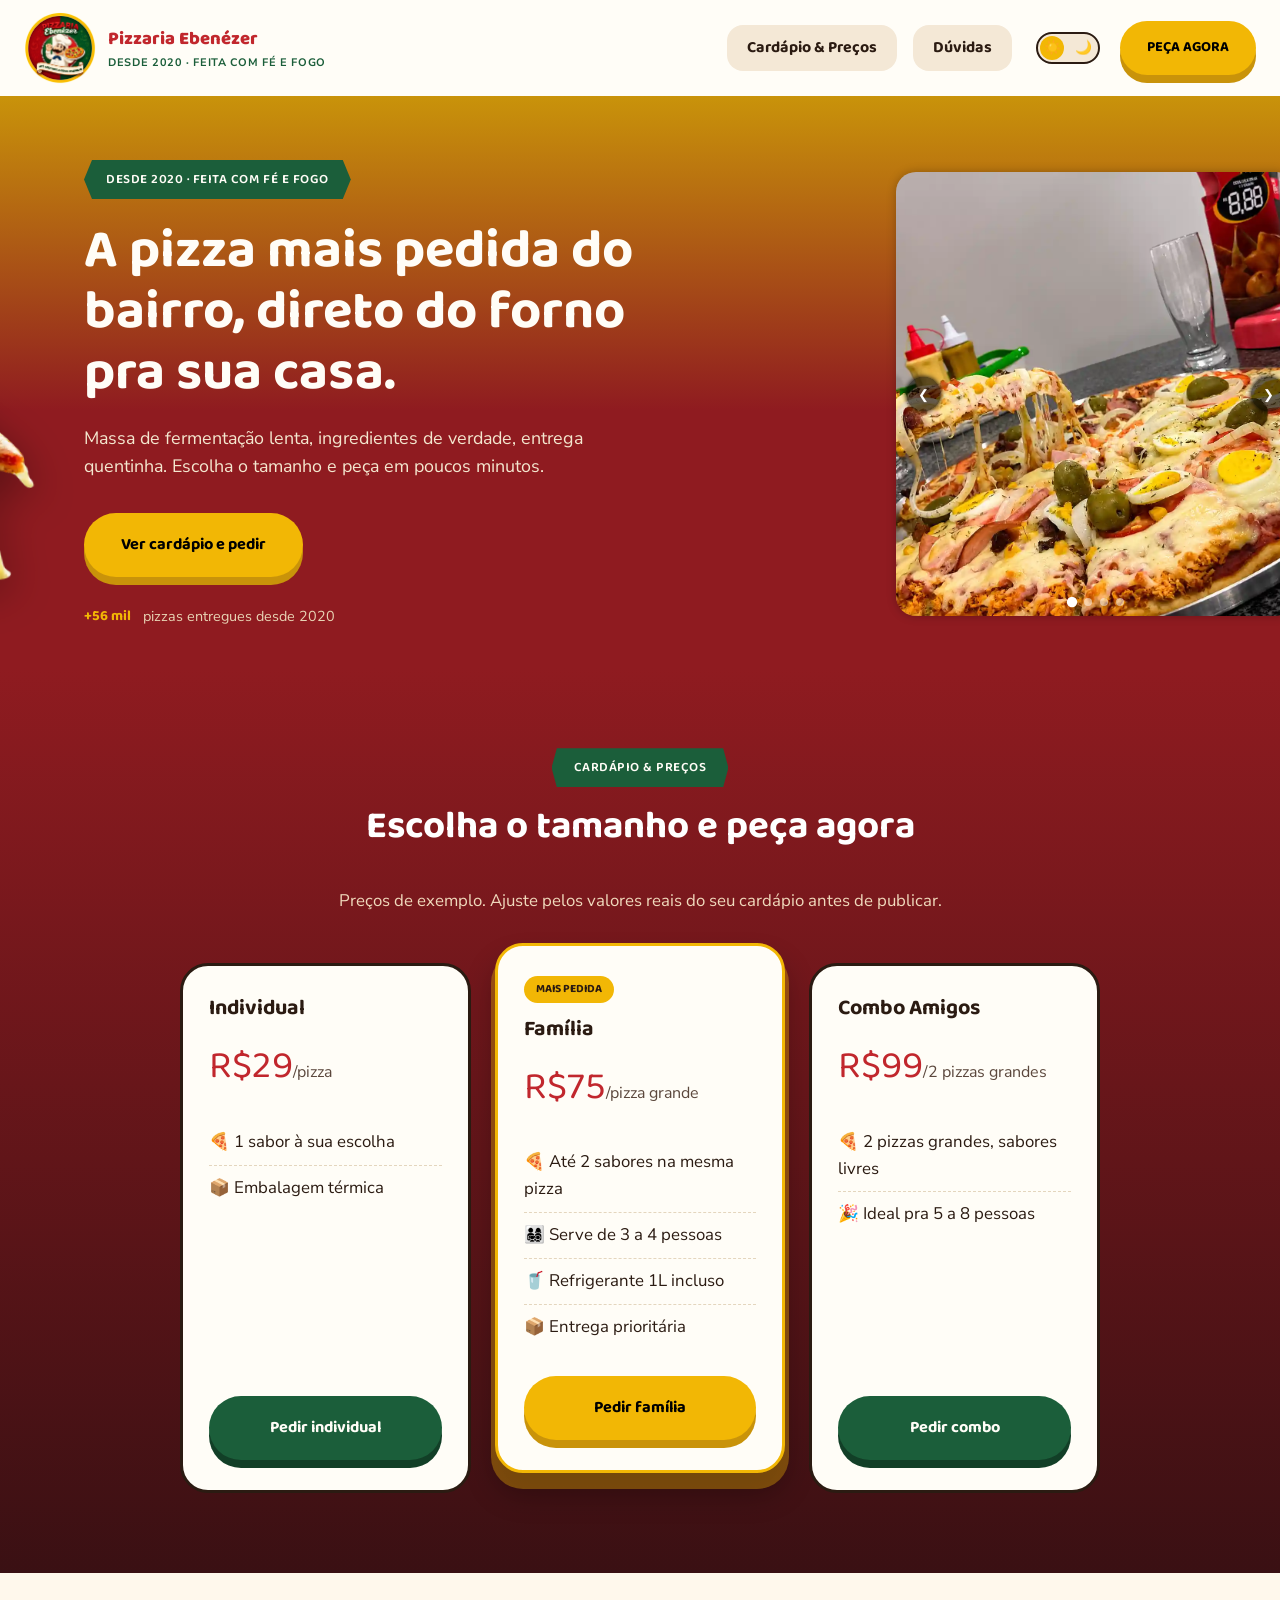
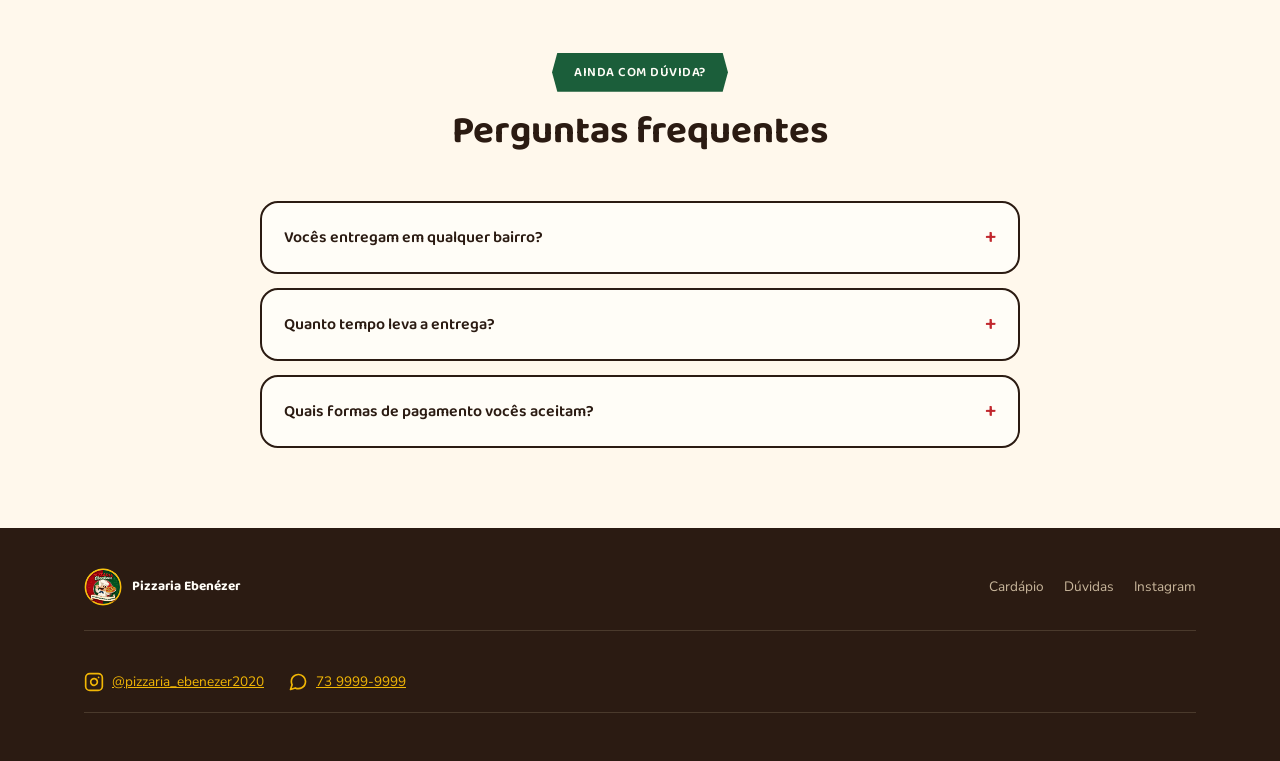
==== commit b0823989: "Update index.html" ====
--- a/index.html
+++ b/index.html
@@ -16,30 +16,38 @@
 <body>
 
   <!-- ================= HEADER ================= -->
-  <div class="lightbox" id="lightbox">
+<div class="lightbox" id="lightbox">
   <button class="lightbox-fechar" id="lightbox-fechar" aria-label="Fechar">&times;</button>
   <button class="lightbox-seta lightbox-anterior" id="lightbox-anterior" aria-label="Foto anterior">&#10094;</button>
   <img src="" alt="Foto da pizza ampliada" id="lightbox-img">
   <button class="lightbox-seta lightbox-proxima" id="lightbox-proxima" aria-label="Próxima foto">&#10095;</button>
 </div>
 
-  <header>
-    <div class="header-conteudo">
-      <div class="marca">
-        <img class="logo_top" src="img/logo-ebenezer.webp" alt="Logotipo Pizzaria Ebenézer">
-        <div>
-          <span>Pizzaria Ebenézer</span>
-          <small>DESDE 2020 · FEITA COM FÉ E FOGO</small>
-        </div>
-      </div>
-      <nav class="menu-desktop">
-        <a href="#oferta">Cardápio &amp; Preços</a>
-        <a href="#faq">Dúvidas</a>
-      </nav>
+<header>
+  <div class="header-conteudo">
+    <div class="marca">
+      <img class="logo_top" src="img/logo-ebenezer.webp" alt="Logotipo Pizzaria Ebenézer">
+      <div>
+        <span>Pizzaria Ebenézer</span>
+        <small>DESDE 2020 · FEITA COM FÉ E FOGO</small>
+      </div>
+    </div>
+    <nav class="menu-desktop">
+      <a href="#oferta">Cardápio &amp; Preços</a>
+      <a href="#faq">Dúvidas</a>
+    </nav>
+    <div class="header-acoes-direita">
+      <button class="interruptor-tema" id="interruptor-tema" aria-label="Alternar tema claro/escuro" aria-pressed="false">
+        <span class="interruptor-icone">☀️</span>
+        <span class="interruptor-bolinha"></span>
+        <span class="interruptor-icone">🌙</span>
+      </button>
       <a href="#oferta" class="botao botao-primario header-cta">PEÇA AGORA</a>
     </div>
+  </div>
+</header>
   </header>
-
+  
   <!-- ================= HERO ================= -->
   <section class="hero">
     <div class="container hero-grid">
--- a/style.css
+++ b/style.css
@@ -30,14 +30,39 @@
     --raio-grande: 28px;
     --raio-medio: 18px;
     --sombra-card: 0 14px 32px rgba(43,27,18,0.12);
+
+    /* Cores que trocam com o tema (claro por padrão) */
+    color-scheme: light;
+    --cor-fundo: var(--creme-massa);
+    --cor-texto: var(--carvao);
+    --cor-texto-suave: var(--carvao-suave);
+    --cor-header-bg: var(--branco-muçarela);
+    --cor-card-bg: var(--branco-muçarela);
+    --cor-card-borda: var(--carvao);
+    --cor-card-borda-suave: #E4D6BE;
+    --cor-chip-bg: #F4E8D6;
+    --cor-chip-bg-hover: #EFE0C9;
+}
+
+html[data-tema="escuro"]{
+    color-scheme: dark;
+    --cor-fundo:#1B140E;
+    --cor-texto:#F1E4CC;
+    --cor-texto-suave:#C9B79C;
+    --cor-header-bg:#241B13;
+    --cor-card-bg:#2B2018;
+    --cor-card-borda:#4A3A2C;
+    --cor-card-borda-suave:#4A3A2C;
+    --cor-chip-bg:#3A2C1F;
+    --cor-chip-bg-hover:#4A3A2C;
 }
 
 *{ box-sizing:border-box; margin:0; padding:0; }
 html{ scroll-behavior:smooth; }
 body{
     font-family:var(--fonte-texto);
-    color:var(--carvao);
-    background:var(--creme-massa);
+    color:var(--cor-texto);
+    background:var(--cor-fundo);
     line-height:1.6;
     overflow-x:hidden;
 }
@@ -56,7 +81,7 @@
     font-family:var(--fonte-titulo);
     font-weight:700;
     line-height:1.12;
-    color:var(--carvao);
+    color:var(--cor-texto);
 }
 .destaque-verde{ color:var(--verde-manjericao); }
 .destaque-vermelho{ color:var(--vermelho-molho); }
@@ -141,7 +166,7 @@
     position:sticky;
     top:0;
     z-index:100;
-    background:var(--branco-muçarela);
+    background:var(--cor-header-bg);
 }
 .header-conteudo {
     display: flex;
@@ -182,22 +207,27 @@
     color:var(--verde-manjericao);
     letter-spacing:0.06em;
 }
+
+html[data-tema="escuro"] .marca small{
+    color: var(--branco-muçarela);
+}
 nav.menu-desktop {
     display: flex;
     align-items: center;
     gap: 16px;
 }
 
-nav.menu-desktop a {
-    position: relative;
-    padding: 8px 16px;
-    font-family: var(--fonte-titulo);
-    font-weight: 700;
-    font-size: 1rem;
-    color: var(--carvao);
-    background: #F4E8D6; /* Fundo suave */
-    border-radius: 12px 12px 0 0; /* Arredondado só no topo para encaixar a barra embaixo */
-    transition: all 0.2s ease;
+nav.menu-desktop a{
+    position:relative;
+    padding:10px 20px;
+    font-family:var(--fonte-titulo);
+    font-weight:700;
+    font-size:1rem;
+    color:var(--cor-texto);
+    background:var(--cor-chip-bg);
+    border-radius:16px;
+    overflow:hidden;
+    transition:all 0.2s ease;
 }
 
 /* Reativa a barra/tracinho embaixo */
@@ -232,6 +262,11 @@
     transition: width 0.25s ease;
 }
 .header-cta{ display:none; }
+.header-acoes-direita {
+  display: flex;
+  align-items: center;
+  gap: 20px;
+}
 
 @media (min-width:900px){
     .header-cta{ display:inline-flex; padding:12px 24px; font-size:0.9rem; }
@@ -242,9 +277,9 @@
 }
 
 /* Efeito ao passar o mouse */
-nav.menu-desktop a:hover {
-    color: var(--vermelho-molho);
-    background: #EFE0C9;
+nav.menu-desktop a:hover{
+    color:var(--vermelho-molho);
+    background:var(--cor-chip-bg-hover);
 }
 
 nav.menu-desktop a:hover::after {
@@ -334,6 +369,7 @@
 .hero-selo strong{ color:var(--dourado-crosta); font-family:var(--fonte-titulo); }
 
 /* ---------- Carrossel ---------- */
+
 .carrossel {
     max-width: 400px;
     overflow: hidden;
@@ -412,7 +448,71 @@
     background: #fff;
     transform: scale(1.3);
 }
-
+/* ---------- Lightbox (foto ampliada do carrossel) ---------- */
+.lightbox{
+    display:none;
+    position:fixed;
+    inset:0;
+    background:rgba(0,0,0,0.85);
+    z-index:1000;
+    align-items:center;
+    justify-content:center;
+    padding:24px;
+    cursor:zoom-out;
+}
+.lightbox.aberto{ display:flex; }
+.lightbox img{
+    max-width:90vw;
+    max-height:90vh;
+    border-radius:12px;
+    box-shadow:0 20px 50px rgba(0,0,0,0.5);
+    cursor:default;
+}
+.lightbox-fechar{
+    position:absolute;
+    top:20px;
+    right:24px;
+    background:rgba(255,255,255,0.15);
+    color:#fff;
+    border:none;
+    width:44px;
+    height:44px;
+    border-radius:50%;
+    font-size:1.8rem;
+    line-height:1;
+    cursor:pointer;
+    transition:background .2s ease;
+}
+.lightbox-fechar:hover{ background:rgba(255,255,255,0.3); }
+
+.slides img{ cursor:zoom-in; }
+
+.lightbox-seta{
+    position:absolute;
+    top:50%;
+    transform:translateY(-50%);
+    background:rgba(255,255,255,0.15);
+    color:#fff;
+    border:none;
+    width:48px;
+    height:48px;
+    border-radius:50%;
+    font-size:1.3rem;
+    cursor:pointer;
+    transition:background .2s ease, transform .2s ease;
+    display:flex;
+    align-items:center;
+    justify-content:center;
+}
+.lightbox-seta:hover{ background:rgba(255,255,255,0.3); }
+.lightbox-anterior{ left:24px; }
+.lightbox-proxima{ right:24px; }
+
+@media (max-width:600px){
+    .lightbox-seta{ width:40px; height:40px; font-size:1.1rem; }
+    .lightbox-anterior{ left:10px; }
+    .lightbox-proxima{ right:10px; }
+}
 /* ============================================================
      SEÇÃO GENÉRICA — cabeçalho de seção
      ============================================================ */
@@ -424,7 +524,7 @@
 }
 .secao-cabecalho .etiqueta-fita{ margin-bottom:18px; }
 .secao-cabecalho h2{ font-size:clamp(1.8rem, 4vw, 2.4rem); }
-.secao-cabecalho p{ margin-top:14px; color:var(--carvao-suave); font-size:1.05rem; }
+.secao-cabecalho p{ margin-top:14px; color:var(--cor-texto-suave); font-size:1.05rem; }
 
 /* ---------- Oferta / Cardápio ---------- */
 .oferta{
@@ -453,13 +553,14 @@
 }
 @media (min-width:760px){ .planos{ grid-template-columns:repeat(3,1fr); } }
 .plano{
-    background:var(--branco-muçarela);
-    color:var(--carvao);
+    background:var(--cor-card-bg);
+    color:var(--cor-texto);
     border-radius:var(--raio-grande);
     padding:30px 26px;
-    border:3px solid var(--carvao);
+    border:3px solid var(--cor-card-borda);
     display:flex;
     flex-direction:column;
+    transition:background .2s ease, border-color .2s ease;
 }
 .plano.destaque{
     border-color:var(--dourado-crosta);
@@ -485,12 +586,12 @@
     color:var(--vermelho-molho);
     margin:10px 0 4px;
 }
-.plano .preco small{ font-size:1rem; font-family:var(--fonte-texto); color:var(--carvao-suave); }
+.plano .preco small{ font-size:1rem; font-family:var(--fonte-texto); color:var(--cor-texto-suave); }
 .plano ul{ margin:18px 0 26px; flex-grow:1; }
 .plano ul li{
     font-size:1.05rem;
     padding:9px 0;
-    border-bottom:1px dashed #E4D6BE;
+    border-bottom:1px dashed var(--cor-card-borda-suave);
     display:flex;
     gap:8px;
 }
@@ -499,8 +600,8 @@
 /* ---------- FAQ ---------- */
 .faq-lista{ max-width:760px; margin:0 auto; display:flex; flex-direction:column; gap:14px; }
 .faq-item{
-    background:var(--branco-muçarela);
-    border:2px solid var(--carvao);
+    background:var(--cor-card-bg);
+    border:2px solid var(--cor-card-borda);
     border-radius:var(--raio-medio);
     overflow:hidden;
 }
@@ -517,7 +618,7 @@
     justify-content:space-between;
     align-items:center;
     cursor:pointer;
-    color:var(--carvao);
+    color:var(--cor-texto);
 }
 .faq-pergunta .sinal{
     font-size:1.3rem;
@@ -534,7 +635,7 @@
     padding:0 22px;
 }
 .faq-item.aberto .faq-resposta{ padding-bottom:20px; }
-.faq-resposta p{ color:var(--carvao-suave); font-size:0.94rem; }
+.faq-resposta p{ color:var(--cor-texto-suave); font-size:0.94rem; }
 
 /* ---------- Footer ---------- */
 footer{
@@ -679,3 +780,35 @@
   }
 
 }
+
+/* ----------------------------- MODO ESCURO / MODO CLARO ---------------------------- */
+.interruptor-tema{
+    position:relative;
+    display:inline-flex;
+    align-items:center;
+    justify-content:space-between;
+    width:64px;
+    height:32px;
+    padding:0 6px;
+    background:var(--cor-chip-bg);
+    border:2px solid var(--cor-card-borda);
+    border-radius:999px;
+    cursor:pointer;
+    transition:background .2s ease;
+    flex-shrink:0;
+}
+.interruptor-icone{ font-size:0.85rem; line-height:1; z-index:1; }
+.interruptor-bolinha{
+    position:absolute;
+    top:2px;
+    left:2px;
+    width:24px;
+    height:24px;
+    background:var(--dourado-crosta);
+    border-radius:50%;
+    transition:transform .25s ease;
+}
+html[data-tema="escuro"] .interruptor-bolinha{
+    transform:translateX(32px);
+    background:var(--carvao);
+}
